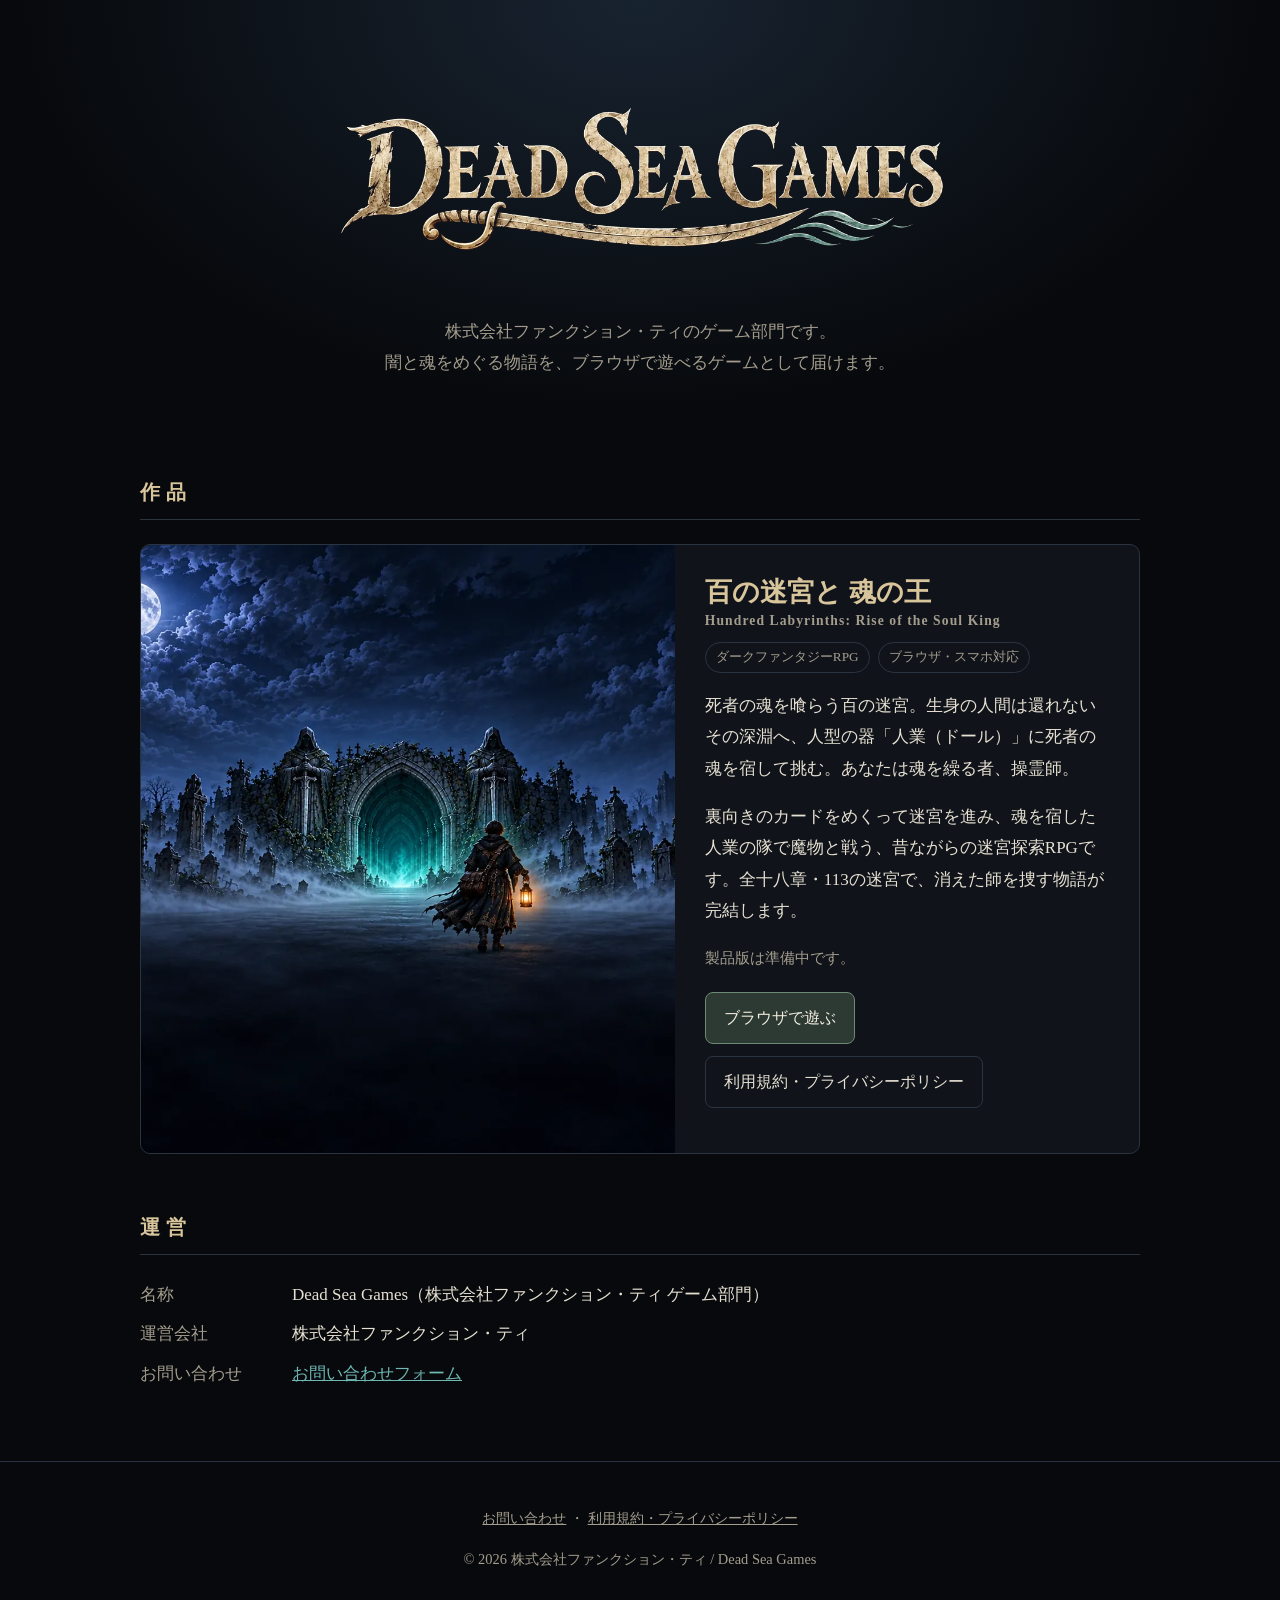
==== index.html @ f2dfbcf5 "お問い合わせフォームを追加 (deadsea-games.com/contact/) 名前 (任意)・メールアドレス・内容を、Supabase の関数 contact (KotaroTao/DOS の" ====
<!doctype html>
<html lang="ja">
<head>
<meta charset="utf-8">
<meta name="viewport" content="width=device-width, initial-scale=1">
<title>Dead Sea Games — 株式会社ファンクション・ティ ゲーム部門</title>
<meta name="description" content="Dead Sea Games は株式会社ファンクション・ティのゲーム部門です。ダークファンタジーRPG「百の迷宮と 魂の王」を制作しています。">
<meta property="og:type" content="website">
<meta property="og:title" content="Dead Sea Games">
<meta property="og:description" content="株式会社ファンクション・ティのゲーム部門。ダークファンタジーRPG「百の迷宮と 魂の王」を制作しています。">
<meta property="og:url" content="https://deadsea-games.com/">
<meta property="og:image" content="https://deadsea-games.com/assets/og.jpg">
<meta name="twitter:card" content="summary_large_image">
<link rel="canonical" href="https://deadsea-games.com/">
<link rel="icon" href="assets/favicon.svg" type="image/svg+xml">
<link rel="stylesheet" href="style.css">
</head>
<body>
<header class="site-header">
  <h1 class="logo"><img src="assets/dead-sea-games.webp" width="1200" height="400" alt="Dead Sea Games"></h1>
  <p class="lead"><span>株式会社ファンクション・ティの</span><span>ゲーム部門です。</span> <span>闇と魂をめぐる物語を、</span><span>ブラウザで遊べるゲームとして</span><span>届けます。</span></p>
</header>

<main>
  <section class="works" aria-labelledby="works-title">
    <h2 id="works-title">作品</h2>
    <article class="work">
      <a class="work-art" href="https://soulking.deadsea-games.com/">
        <img src="assets/soulking-keyart.webp" width="1600" height="1067" alt="霧の墓所の先に開いた迷宮の門へ、灯りを手に歩む旅人" loading="lazy">
      </a>
      <div class="work-body">
        <h3>百の迷宮と 魂の王<span class="en">Hundred Labyrinths: Rise of the Soul King</span></h3>
        <p class="tags"><span>ダークファンタジーRPG</span><span>ブラウザ・スマホ対応</span></p>
        <p>死者の魂を喰らう百の迷宮。生身の人間は還れないその深淵へ、人型の器「人業（ドール）」に死者の魂を宿して挑む。あなたは魂を繰る者、操霊師。</p>
        <p>裏向きのカードをめくって迷宮を進み、魂を宿した人業の隊で魔物と戦う、昔ながらの迷宮探索RPGです。全十八章・113の迷宮で、消えた師を捜す物語が完結します。</p>
        <p class="note">製品版は準備中です。</p>
        <p class="actions">
          <a class="button primary" href="https://soulking.deadsea-games.com/">ブラウザで遊ぶ</a>
          <a class="button" href="https://soulking.deadsea-games.com/legal.html">利用規約・プライバシーポリシー</a>
        </p>
      </div>
    </article>
  </section>

  <section class="about" aria-labelledby="about-title">
    <h2 id="about-title">運営</h2>
    <dl>
      <dt>名称</dt><dd>Dead Sea Games（株式会社ファンクション・ティ ゲーム部門）</dd>
      <dt>運営会社</dt><dd>株式会社ファンクション・ティ</dd>
      <dt>お問い合わせ</dt><dd><a href="contact/">お問い合わせフォーム</a></dd>
    </dl>
  </section>
</main>

<footer class="site-footer">
  <p><a href="contact/">お問い合わせ</a> ・ <a href="https://soulking.deadsea-games.com/legal.html">利用規約・プライバシーポリシー</a></p>
  <p>© 2026 株式会社ファンクション・ティ / Dead Sea Games</p>
</footer>
</body>
</html>
---- style.css ----
:root {
  color-scheme: dark;
  --bg: #07090c;
  --panel: #10141a;
  --line: #2a3340;
  --text: #e6e0d2;
  --muted: #a49d8e;
  --gold: #d8c59b;
  --sea: #6fb7b3;
  font: 17px/1.85 "Hiragino Mincho ProN", "Yu Mincho", "Noto Serif JP", serif;
  background: var(--bg);
  color: var(--text);
}
* { box-sizing: border-box; }
body { margin: 0; }
img { display: block; max-width: 100%; height: auto; }
a { color: var(--sea); }

.site-header {
  padding: 56px 20px 40px;
  text-align: center;
  background: radial-gradient(ellipse at 50% 0%, #182330 0%, var(--bg) 70%);
}
.logo { margin: 0 auto; max-width: 720px; }
.logo img { mix-blend-mode: lighten; } /* ロゴの黒地を背景になじませる */
.lead { margin: 20px auto 0; max-width: 34em; color: var(--muted); }
.lead span { display: inline-block; }

main { max-width: 1040px; margin: 0 auto; padding: 0 20px; }
h2 {
  font-size: 1.15rem; letter-spacing: .3em; color: var(--gold);
  border-bottom: 1px solid var(--line); padding-bottom: 8px; margin: 56px 0 24px;
}

.work {
  display: grid; grid-template-columns: 1.15fr 1fr; gap: 0;
  background: var(--panel); border: 1px solid var(--line); border-radius: 10px; overflow: hidden;
}
.work-art img { width: 100%; height: 100%; object-fit: cover; }
.work-body { padding: 28px 30px; }
.work h3 { margin: 0 0 12px; font-size: 1.6rem; line-height: 1.4; color: var(--gold); }
.work h3 .en { display: block; font-size: .8rem; letter-spacing: .08em; color: var(--muted); }
.tags { display: flex; flex-wrap: wrap; gap: 8px; margin: 0 0 12px; }
.tags span { font-size: .78rem; padding: 2px 10px; border: 1px solid var(--line); border-radius: 99px; color: var(--muted); }
.note { color: var(--muted); font-size: .9rem; }
.actions { display: flex; flex-wrap: wrap; gap: 12px; margin-top: 20px; }
.button {
  display: inline-block; padding: 10px 18px; border: 1px solid var(--line); border-radius: 8px;
  color: var(--text); text-decoration: none; font-size: .95rem;
}
.button:hover { border-color: var(--gold); }
.button.primary { background: #2d3a33; border-color: #6d8a74; color: #f4efe2; }
.button.primary:hover { background: #38483f; }

.about dl { display: grid; grid-template-columns: 8em 1fr; gap: 8px 16px; margin: 0; }
.about dt { color: var(--muted); }
.about dd { margin: 0; }

.site-footer { margin-top: 72px; padding: 28px 20px; text-align: center; color: var(--muted); font-size: .85rem; border-top: 1px solid var(--line); }

@media (max-width: 760px) {
  :root { font-size: 16px; }
  .site-header { padding: 36px 16px 28px; }
  .work { grid-template-columns: 1fr; }
  .work-body { padding: 22px 20px; }
  .about dl { grid-template-columns: 6em 1fr; }
}

/* 下層ページの見出し (ロゴを小さく) */
.site-header.compact { padding: 28px 20px 8px; }
.logo-link { display: block; max-width: 360px; margin: 0 auto; }
.logo-link img { mix-blend-mode: lighten; }
.lead-left { color: var(--muted); }

/* 問い合わせフォーム */
.contact-form { display: grid; gap: 18px; max-width: 640px; }
.contact-form label { display: grid; gap: 6px; font-size: .95rem; }
.contact-form input, .contact-form textarea {
  width: 100%; padding: 12px; border: 1px solid var(--line); border-radius: 8px;
  background: var(--panel); color: var(--text); font: inherit; font-size: 16px;
}
.contact-form input:focus, .contact-form textarea:focus { outline: 2px solid var(--gold); outline-offset: 1px; }
.contact-form textarea { resize: vertical; min-height: 10em; }
.contact-form .button { justify-self: start; min-width: 10em; cursor: pointer; font: inherit; }
.contact-form .button:disabled { opacity: .6; cursor: wait; }
.contact-form .hp { position: absolute; left: -10000px; width: 1px; height: 1px; overflow: hidden; }
.status { min-height: 1.8em; margin: 0; }
.status.ok { color: #9fd3a8; }
.status.error { color: #f0a090; }
.site-footer a { color: var(--muted); }
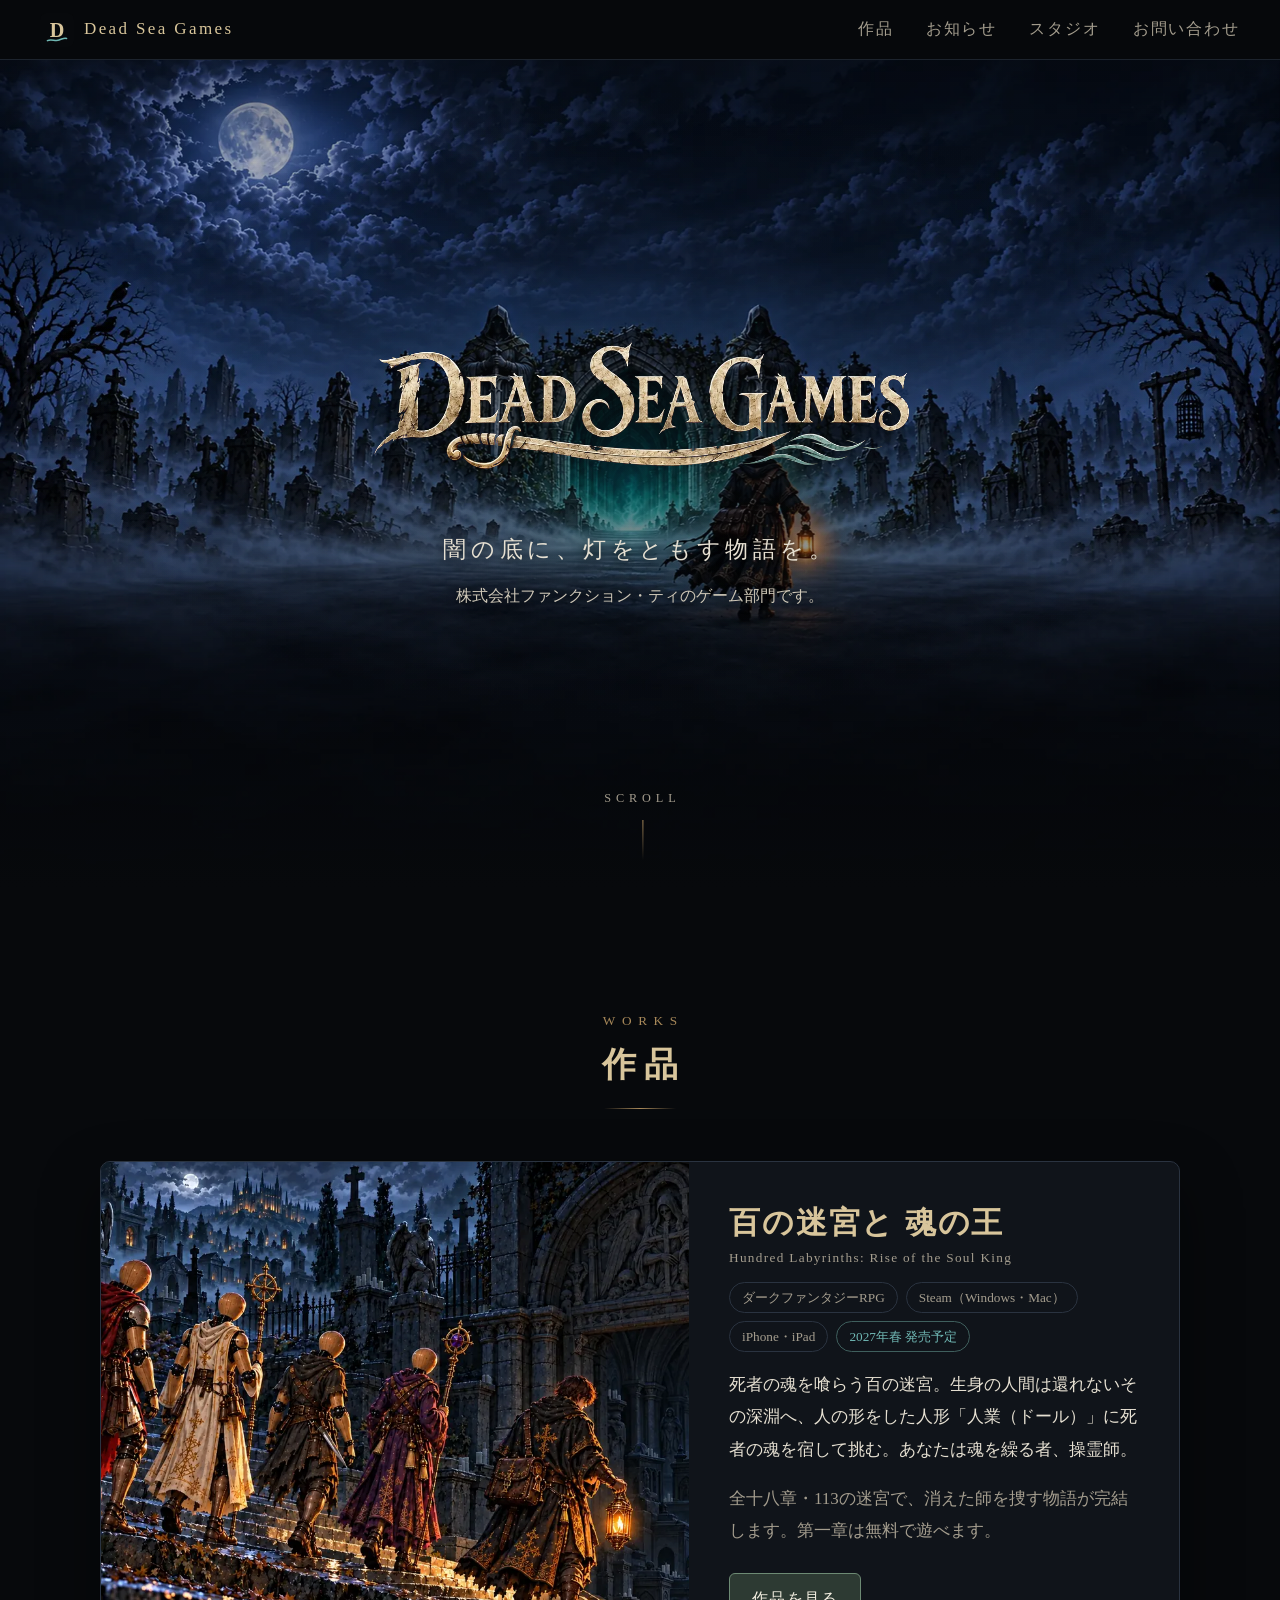
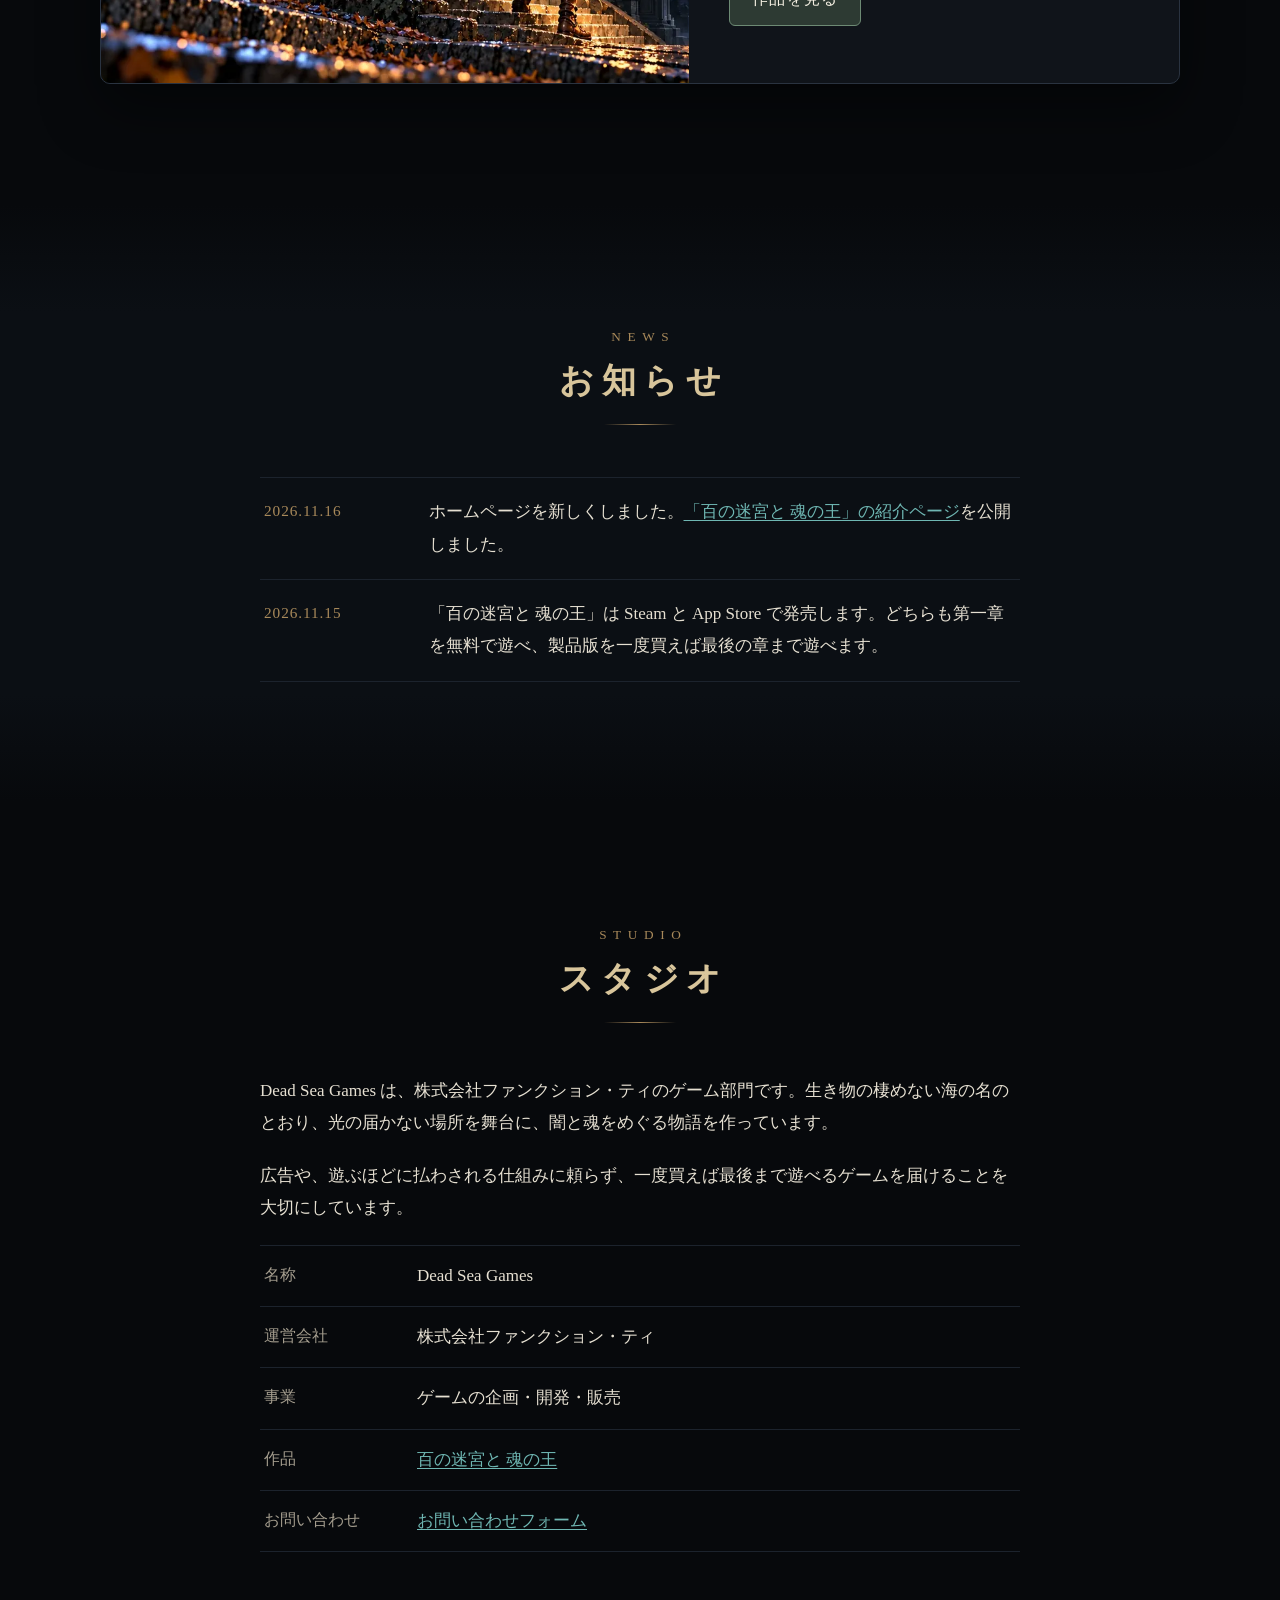
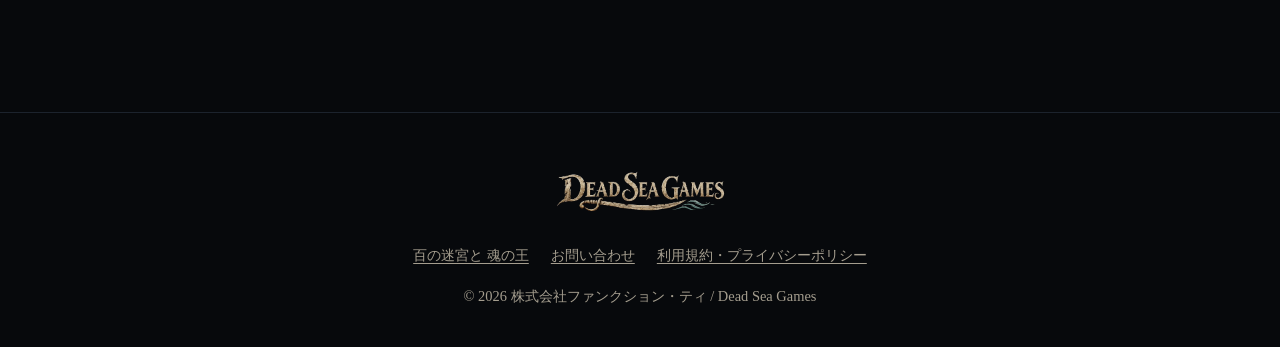
==== commit 9444d2d6: "ホームページを作り直す: 作品紹介ページ・お知らせ・スタジオ紹介 - トップを一枚絵の扉・作品・お知らせ・スタジオの構成に作り直す - 「百の迷宮と 魂の王」の紹介ページ (/soulking/) を" ====
--- a/index.html
+++ b/index.html
@@ -5,55 +5,111 @@
 <meta name="viewport" content="width=device-width, initial-scale=1">
 <title>Dead Sea Games — 株式会社ファンクション・ティ ゲーム部門</title>
 <meta name="description" content="Dead Sea Games は株式会社ファンクション・ティのゲーム部門です。ダークファンタジーRPG「百の迷宮と 魂の王」を制作しています。">
+<meta name="theme-color" content="#07090c">
 <meta property="og:type" content="website">
+<meta property="og:site_name" content="Dead Sea Games">
 <meta property="og:title" content="Dead Sea Games">
 <meta property="og:description" content="株式会社ファンクション・ティのゲーム部門。ダークファンタジーRPG「百の迷宮と 魂の王」を制作しています。">
 <meta property="og:url" content="https://deadsea-games.com/">
 <meta property="og:image" content="https://deadsea-games.com/assets/og.jpg">
 <meta name="twitter:card" content="summary_large_image">
 <link rel="canonical" href="https://deadsea-games.com/">
-<link rel="icon" href="assets/favicon.svg" type="image/svg+xml">
-<link rel="stylesheet" href="style.css">
+<link rel="icon" href="/assets/favicon.svg" type="image/svg+xml">
+<link rel="preload" as="image" href="/assets/soulking/hero-wide.webp" media="(min-aspect-ratio: 1/1)">
+<link rel="preload" as="image" href="/assets/soulking/hero-tall.webp" media="(max-aspect-ratio: 1/1)">
+<link rel="stylesheet" href="/style.css">
+<script>document.documentElement.classList.add("js")</script>
+<script src="/site.js" defer></script>
+<script type="application/ld+json">
+{"@context":"https://schema.org","@type":"Organization","name":"Dead Sea Games","url":"https://deadsea-games.com/","logo":"https://deadsea-games.com/assets/dead-sea-games.webp","parentOrganization":{"@type":"Organization","name":"株式会社ファンクション・ティ"}}
+</script>
 </head>
 <body>
-<header class="site-header">
-  <h1 class="logo"><img src="assets/dead-sea-games.webp" width="1200" height="400" alt="Dead Sea Games"></h1>
-  <p class="lead"><span>株式会社ファンクション・ティの</span><span>ゲーム部門です。</span> <span>闇と魂をめぐる物語を、</span><span>ブラウザで遊べるゲームとして</span><span>届けます。</span></p>
+<a class="skip" href="#main">本文へ</a>
+<nav class="site-nav" aria-label="サイト">
+  <a class="brand" href="/"><img src="/assets/favicon.svg" width="34" height="34" alt=""><span>Dead Sea Games</span></a>
+  <ul>
+    <li><a href="/soulking/">作品</a></li>
+    <li><a href="#news">お知らせ</a></li>
+    <li><a href="#studio">スタジオ</a></li>
+    <li><a href="/contact/">お問い合わせ</a></li>
+  </ul>
+</nav>
+
+<header class="hero">
+  <picture class="hero-art">
+    <source srcset="/assets/soulking/hero-tall.webp" media="(max-aspect-ratio: 1/1)" width="900" height="1350">
+    <img src="/assets/soulking/hero-wide.webp" width="1920" height="1280" alt="" fetchpriority="high">
+  </picture>
+  <div class="hero-inner">
+    <h1 class="logo"><img src="/assets/dead-sea-games.webp" width="1200" height="400" alt="Dead Sea Games"></h1>
+    <p class="tagline"><span class="nb">闇の底に、</span><span class="nb">灯をともす物語を。</span></p>
+    <p class="sub"><span class="nb">株式会社ファンクション・ティの</span><span class="nb">ゲーム部門です。</span></p>
+  </div>
+  <a class="scroll-cue" href="#works">SCROLL</a>
 </header>
 
-<main>
-  <section class="works" aria-labelledby="works-title">
-    <h2 id="works-title">作品</h2>
-    <article class="work">
-      <a class="work-art" href="https://soulking.deadsea-games.com/">
-        <img src="assets/soulking-keyart.webp" width="1600" height="1067" alt="霧の墓所の先に開いた迷宮の門へ、灯りを手に歩む旅人" loading="lazy">
-      </a>
-      <div class="work-body">
-        <h3>百の迷宮と 魂の王<span class="en">Hundred Labyrinths: Rise of the Soul King</span></h3>
-        <p class="tags"><span>ダークファンタジーRPG</span><span>ブラウザ・スマホ対応</span></p>
-        <p>死者の魂を喰らう百の迷宮。生身の人間は還れないその深淵へ、人型の器「人業（ドール）」に死者の魂を宿して挑む。あなたは魂を繰る者、操霊師。</p>
-        <p>裏向きのカードをめくって迷宮を進み、魂を宿した人業の隊で魔物と戦う、昔ながらの迷宮探索RPGです。全十八章・113の迷宮で、消えた師を捜す物語が完結します。</p>
-        <p class="note">製品版は準備中です。</p>
-        <p class="actions">
-          <a class="button primary" href="https://soulking.deadsea-games.com/">ブラウザで遊ぶ</a>
-          <a class="button" href="https://soulking.deadsea-games.com/legal.html">利用規約・プライバシーポリシー</a>
-        </p>
-      </div>
-    </article>
+<main id="main">
+  <section class="section" id="works" aria-labelledby="works-title">
+    <div class="wrap">
+      <div class="heading reveal"><span class="en">Works</span><h2 id="works-title">作品</h2></div>
+      <article class="work reveal">
+        <a class="work-art" href="/soulking/" tabindex="-1" aria-hidden="true">
+          <img src="/assets/soulking/four-vessels-departure.webp" width="1200" height="800" alt="" loading="lazy">
+        </a>
+        <div class="work-body">
+          <h3>百の迷宮と 魂の王<span class="en">Hundred Labyrinths: Rise of the Soul King</span></h3>
+          <ul class="tags">
+            <li>ダークファンタジーRPG</li>
+            <li>Steam（Windows・Mac）</li>
+            <li>iPhone・iPad</li>
+            <li class="accent">2027年春 発売予定</li>
+          </ul>
+          <p>死者の魂を喰らう百の迷宮。生身の人間は還れないその深淵へ、人の形をした人形「人業（ドール）」に死者の魂を宿して挑む。あなたは魂を繰る者、操霊師。</p>
+          <p class="muted">全十八章・113の迷宮で、消えた師を捜す物語が完結します。第一章は無料で遊べます。</p>
+          <p class="actions">
+            <a class="button primary" href="/soulking/">作品を見る</a>
+          </p>
+        </div>
+      </article>
+    </div>
   </section>
 
-  <section class="about" aria-labelledby="about-title">
-    <h2 id="about-title">運営</h2>
-    <dl>
-      <dt>名称</dt><dd>Dead Sea Games（株式会社ファンクション・ティ ゲーム部門）</dd>
-      <dt>運営会社</dt><dd>株式会社ファンクション・ティ</dd>
-      <dt>お問い合わせ</dt><dd><a href="contact/">お問い合わせフォーム</a></dd>
-    </dl>
+  <section class="section tint" id="news" aria-labelledby="news-title">
+    <div class="wrap narrow">
+      <div class="heading reveal"><span class="en">News</span><h2 id="news-title">お知らせ</h2></div>
+      <ul class="news reveal">
+        <li><time datetime="2026-11-16">2026.11.16</time><p>ホームページを新しくしました。<a href="/soulking/">「百の迷宮と 魂の王」の紹介ページ</a>を公開しました。</p></li>
+        <li><time datetime="2026-11-15">2026.11.15</time><p>「百の迷宮と 魂の王」は Steam と App Store で発売します。どちらも第一章を無料で遊べ、製品版を一度買えば最後の章まで遊べます。</p></li>
+      </ul>
+    </div>
+  </section>
+
+  <section class="section" id="studio" aria-labelledby="studio-title">
+    <div class="wrap narrow">
+      <div class="heading reveal"><span class="en">Studio</span><h2 id="studio-title">スタジオ</h2></div>
+      <div class="prose reveal">
+        <p>Dead Sea Games は、株式会社ファンクション・ティのゲーム部門です。生き物の棲めない海の名のとおり、光の届かない場所を舞台に、闇と魂をめぐる物語を作っています。</p>
+        <p>広告や、遊ぶほどに払わされる仕組みに頼らず、一度買えば最後まで遊べるゲームを届けることを大切にしています。</p>
+      </div>
+      <dl class="facts reveal">
+        <dt>名称</dt><dd>Dead Sea Games</dd>
+        <dt>運営会社</dt><dd>株式会社ファンクション・ティ</dd>
+        <dt>事業</dt><dd>ゲームの企画・開発・販売</dd>
+        <dt>作品</dt><dd><a href="/soulking/">百の迷宮と 魂の王</a></dd>
+        <dt>お問い合わせ</dt><dd><a href="/contact/">お問い合わせフォーム</a></dd>
+      </dl>
+    </div>
   </section>
 </main>
 
 <footer class="site-footer">
-  <p><a href="contact/">お問い合わせ</a> ・ <a href="https://soulking.deadsea-games.com/legal.html">利用規約・プライバシーポリシー</a></p>
+  <img class="footer-logo" src="/assets/dead-sea-games.webp" width="1200" height="400" alt="" loading="lazy">
+  <ul>
+    <li><a href="/soulking/">百の迷宮と 魂の王</a></li>
+    <li><a href="/contact/">お問い合わせ</a></li>
+    <li><a href="https://soulking.deadsea-games.com/legal.html">利用規約・プライバシーポリシー</a></li>
+  </ul>
   <p>© 2026 株式会社ファンクション・ティ / Dead Sea Games</p>
 </footer>
 </body>
--- a/style.css
+++ b/style.css
@@ -1,90 +1,285 @@
+/* Dead Sea Games — 全ページ共通の見た目。素の CSS だけで、ビルドは無い。 */
 :root {
   color-scheme: dark;
   --bg: #07090c;
+  --bg-2: #0b0f14;
   --panel: #10141a;
   --line: #2a3340;
+  --line-soft: #1c232d;
   --text: #e6e0d2;
   --muted: #a49d8e;
   --gold: #d8c59b;
+  --gold-deep: #a8895a;
   --sea: #6fb7b3;
-  font: 17px/1.85 "Hiragino Mincho ProN", "Yu Mincho", "Noto Serif JP", serif;
+  --serif: "Hiragino Mincho ProN", "Yu Mincho", "YuMincho", "Noto Serif JP", "Noto Serif CJK JP", serif;
+  --header-h: 60px;
+  font: 17px/1.9 var(--serif);
   background: var(--bg);
   color: var(--text);
 }
 * { box-sizing: border-box; }
-body { margin: 0; }
+html { scroll-behavior: smooth; scroll-padding-top: calc(var(--header-h) + 12px); }
+body { margin: 0; overflow-x: hidden; }
 img { display: block; max-width: 100%; height: auto; }
-a { color: var(--sea); }
-
-.site-header {
-  padding: 56px 20px 40px;
-  text-align: center;
-  background: radial-gradient(ellipse at 50% 0%, #182330 0%, var(--bg) 70%);
-}
-.logo { margin: 0 auto; max-width: 720px; }
-.logo img { mix-blend-mode: lighten; } /* ロゴの黒地を背景になじませる */
-.lead { margin: 20px auto 0; max-width: 34em; color: var(--muted); }
-.lead span { display: inline-block; }
-
-main { max-width: 1040px; margin: 0 auto; padding: 0 20px; }
-h2 {
-  font-size: 1.15rem; letter-spacing: .3em; color: var(--gold);
-  border-bottom: 1px solid var(--line); padding-bottom: 8px; margin: 56px 0 24px;
-}
-
-.work {
-  display: grid; grid-template-columns: 1.15fr 1fr; gap: 0;
-  background: var(--panel); border: 1px solid var(--line); border-radius: 10px; overflow: hidden;
-}
-.work-art img { width: 100%; height: 100%; object-fit: cover; }
-.work-body { padding: 28px 30px; }
-.work h3 { margin: 0 0 12px; font-size: 1.6rem; line-height: 1.4; color: var(--gold); }
-.work h3 .en { display: block; font-size: .8rem; letter-spacing: .08em; color: var(--muted); }
-.tags { display: flex; flex-wrap: wrap; gap: 8px; margin: 0 0 12px; }
-.tags span { font-size: .78rem; padding: 2px 10px; border: 1px solid var(--line); border-radius: 99px; color: var(--muted); }
-.note { color: var(--muted); font-size: .9rem; }
-.actions { display: flex; flex-wrap: wrap; gap: 12px; margin-top: 20px; }
+a { color: var(--sea); text-underline-offset: 3px; }
+a:hover { color: #9ad6d2; }
+:focus-visible { outline: 2px solid var(--gold); outline-offset: 3px; }
+.skip { position: absolute; left: -10000px; }
+.skip:focus { left: 12px; top: 12px; z-index: 100; padding: 8px 14px; background: var(--panel); border: 1px solid var(--gold); color: var(--text); }
+/* 日本語の改行位置: 意味のまとまりを span で包み、途中で折らない */
+.nb { display: inline-block; }
+
+/* ---------- 上の帯 (全ページ) ---------- */
+.site-nav {
+  position: sticky; top: 0; z-index: 50; height: var(--header-h);
+  display: flex; align-items: center; justify-content: space-between; gap: 16px;
+  padding: 0 clamp(16px, 4vw, 40px);
+  background: rgba(7, 9, 12, .82); backdrop-filter: blur(10px); -webkit-backdrop-filter: blur(10px);
+  border-bottom: 1px solid var(--line-soft);
+}
+.brand { display: flex; align-items: center; gap: 10px; text-decoration: none; color: var(--gold); flex-shrink: 0; }
+.brand img { width: 34px; height: 34px; }
+.brand span { font-size: 1rem; letter-spacing: .14em; white-space: nowrap; }
+.brand:hover { color: var(--gold); }
+.site-nav ul { display: flex; gap: clamp(14px, 2.6vw, 32px); list-style: none; margin: 0; padding: 0; }
+.site-nav ul a { color: var(--muted); text-decoration: none; font-size: .92rem; letter-spacing: .12em; padding: 6px 0; border-bottom: 1px solid transparent; white-space: nowrap; }
+.site-nav ul a:hover, .site-nav ul a[aria-current="page"] { color: var(--text); border-bottom-color: var(--gold-deep); }
+
+/* ---------- 見出し・段 ---------- */
+.section { padding: clamp(64px, 10vw, 120px) clamp(18px, 5vw, 40px); }
+.section.tint { background: linear-gradient(180deg, var(--bg) 0%, var(--bg-2) 18%, var(--bg-2) 82%, var(--bg) 100%); }
+.wrap { max-width: 1080px; margin: 0 auto; }
+.wrap.narrow { max-width: 760px; }
+.heading { margin: 0 0 clamp(32px, 5vw, 52px); text-align: center; }
+.heading .en { display: block; font-size: .78rem; letter-spacing: .5em; color: var(--gold-deep); text-transform: uppercase; margin-bottom: 6px; padding-left: .5em; }
+.heading h2, .heading h1 { margin: 0; font-size: clamp(1.45rem, 3.4vw, 2rem); font-weight: 600; letter-spacing: .22em; color: var(--gold); line-height: 1.5; padding-left: .22em; }
+.heading::after { content: ""; display: block; width: 72px; height: 1px; margin: 18px auto 0; background: linear-gradient(90deg, transparent, var(--gold-deep), transparent); }
+.prose p { margin: 0 0 1.2em; }
+.muted { color: var(--muted); }
+
+/* ---------- 一枚絵の扉 ---------- */
+.hero {
+  position: relative; isolation: isolate; overflow: hidden;
+  min-height: min(92vh, 880px); min-height: min(92svh, 880px);
+  display: grid; place-items: center; text-align: center;
+  padding: 80px 20px 120px;
+}
+.hero-art { position: absolute; inset: 0; z-index: -2; }
+.hero-art img { width: 100%; height: 100%; object-fit: cover; object-position: 50% 40%; }
+.hero::before { /* 文字を読ませるための暗がり */
+  content: ""; position: absolute; inset: 0; z-index: -1;
+  background:
+    radial-gradient(ellipse 70% 55% at 50% 42%, rgba(7, 9, 12, .55) 0%, rgba(7, 9, 12, 0) 70%),
+    linear-gradient(180deg, rgba(7, 9, 12, .5) 0%, rgba(7, 9, 12, 0) 30%, rgba(7, 9, 12, .25) 62%, var(--bg) 100%);
+}
+.hero-inner { max-width: 820px; }
+.hero .logo { margin: 0 auto; width: min(640px, 86vw); }
+.hero .logo img { mix-blend-mode: lighten; filter: drop-shadow(0 4px 24px rgba(0, 0, 0, .6)); }
+.hero .tagline { margin: 18px 0 0; font-size: clamp(1.05rem, 2.6vw, 1.35rem); letter-spacing: .2em; color: var(--text); text-shadow: 0 2px 12px #000; }
+.hero .sub { margin: 10px auto 0; max-width: 32em; color: #cfc8b8; font-size: .95rem; text-shadow: 0 2px 10px #000; }
+.scroll-cue { position: absolute; left: 50%; bottom: 28px; transform: translateX(-50%); color: var(--muted); font-size: .72rem; letter-spacing: .4em; text-decoration: none; padding-left: .4em; }
+.scroll-cue::after { content: ""; display: block; width: 1px; height: 40px; margin: 10px auto 0; background: linear-gradient(var(--gold-deep), transparent); animation: drip 2.4s ease-in-out infinite; }
+@keyframes drip { 0% { transform: scaleY(0); transform-origin: top; } 50% { transform: scaleY(1); transform-origin: top; } 51% { transform-origin: bottom; } 100% { transform: scaleY(0); transform-origin: bottom; } }
+
+/* ---------- ボタン ---------- */
 .button {
-  display: inline-block; padding: 10px 18px; border: 1px solid var(--line); border-radius: 8px;
-  color: var(--text); text-decoration: none; font-size: .95rem;
-}
-.button:hover { border-color: var(--gold); }
+  display: inline-flex; align-items: center; justify-content: center; gap: 8px;
+  min-height: 46px; padding: 10px 22px; border: 1px solid var(--line); border-radius: 6px;
+  color: var(--text); text-decoration: none; font: inherit; font-size: .95rem; letter-spacing: .08em;
+  background: rgba(16, 20, 26, .7); transition: border-color .2s, background .2s;
+}
+.button:hover { border-color: var(--gold); color: var(--text); }
 .button.primary { background: #2d3a33; border-color: #6d8a74; color: #f4efe2; }
 .button.primary:hover { background: #38483f; }
-
-.about dl { display: grid; grid-template-columns: 8em 1fr; gap: 8px 16px; margin: 0; }
-.about dt { color: var(--muted); }
-.about dd { margin: 0; }
-
-.site-footer { margin-top: 72px; padding: 28px 20px; text-align: center; color: var(--muted); font-size: .85rem; border-top: 1px solid var(--line); }
-
+.button[aria-disabled="true"] { opacity: .62; cursor: default; pointer-events: none; }
+.actions { display: flex; flex-wrap: wrap; gap: 12px; margin-top: 26px; }
+.hero .actions { justify-content: center; }
+
+/* ---------- 作品の札 ---------- */
+.work {
+  display: grid; grid-template-columns: 1.2fr 1fr;
+  background: var(--panel); border: 1px solid var(--line); border-radius: 10px; overflow: hidden;
+  box-shadow: 0 24px 60px rgba(0, 0, 0, .45);
+}
+.work-art { position: relative; display: block; overflow: hidden; }
+.work-art img { width: 100%; height: 100%; object-fit: cover; transition: transform .8s ease; }
+.work-art:hover img { transform: scale(1.04); }
+.work-body { padding: clamp(24px, 3.4vw, 40px); }
+.work h3 { margin: 0 0 6px; font-size: clamp(1.4rem, 3vw, 1.8rem); line-height: 1.4; color: var(--gold); letter-spacing: .06em; }
+.work h3 .en { display: block; font-size: .78rem; letter-spacing: .1em; color: var(--muted); font-weight: normal; margin-top: 4px; }
+.tags { display: flex; flex-wrap: wrap; gap: 8px; margin: 14px 0 16px; padding: 0; list-style: none; }
+.tags li { font-size: .78rem; padding: 2px 12px; border: 1px solid var(--line); border-radius: 99px; color: var(--muted); line-height: 1.9; }
+.tags li.accent { border-color: #3f5f5d; color: var(--sea); }
+
+/* ---------- お知らせ ---------- */
+.news { list-style: none; margin: 0; padding: 0; border-top: 1px solid var(--line-soft); }
+.news li { display: grid; grid-template-columns: 8.5em 1fr; gap: 4px 20px; padding: 18px 4px; border-bottom: 1px solid var(--line-soft); }
+.news time { color: var(--gold-deep); font-size: .9rem; letter-spacing: .06em; }
+.news p { margin: 0; }
+
+/* ---------- 名鑑の表 (運営・製品情報) ---------- */
+.facts { display: grid; grid-template-columns: 9em 1fr; margin: 0; border-top: 1px solid var(--line-soft); }
+.facts dt, .facts dd { padding: 14px 4px; border-bottom: 1px solid var(--line-soft); margin: 0; }
+.facts dt { color: var(--muted); font-size: .92rem; }
+
+/* ---------- 作品の頁: 扉 ---------- */
+/* 表題は空に、発売の案内は足元の霧に置き、間の門と旅人を見せる */
+.game-hero { min-height: min(96vh, 960px); min-height: min(96svh, 960px); place-items: stretch center; padding: clamp(48px, 9vh, 96px) 20px clamp(40px, 7vh, 80px); }
+.game-hero .hero-inner { display: flex; flex-direction: column; justify-content: space-between; align-items: center; gap: 32px; }
+.game-hero .hero-art img { object-position: 50% 50%; }
+.game-title { margin: 0; line-height: 1.25; text-shadow: 0 4px 28px #000, 0 0 2px #000; font-weight: 700; }
+.game-title .pre { display: block; font-size: clamp(1rem, 2.6vw, 1.45rem); letter-spacing: .5em; color: #cfc2a2; padding-left: .5em; }
+.game-title .main { display: block; font-size: clamp(3rem, 11vw, 6.4rem); letter-spacing: .14em; padding-left: .14em;
+  background: linear-gradient(180deg, #f3e7c6 0%, #d8c59b 45%, #8f7246 100%); -webkit-background-clip: text; background-clip: text; color: transparent;
+  text-shadow: none; filter: drop-shadow(0 4px 18px rgba(0, 0, 0, .9)); } /* 透明な字に影を重ねると黒く潰れる */
+.game-title .en { display: block; margin-top: 10px; font-size: clamp(.72rem, 1.6vw, .9rem); letter-spacing: .32em; color: #b9b2a2; padding-left: .32em; font-weight: normal; }
+.release { display: inline-flex; flex-wrap: wrap; justify-content: center; gap: 6px 18px; margin: 26px 0 0; padding: 10px 22px;
+  border-top: 1px solid rgba(216, 197, 155, .35); border-bottom: 1px solid rgba(216, 197, 155, .35);
+  background: rgba(7, 9, 12, .45); color: var(--text); letter-spacing: .1em; font-size: .95rem; }
+.release strong { color: var(--gold); font-weight: 600; }
+
+/* ---------- 物語 ---------- */
+.story { display: grid; grid-template-columns: 1fr 1fr; gap: clamp(28px, 5vw, 64px); align-items: center; }
+.story + .story { margin-top: clamp(48px, 8vw, 96px); }
+.story.flip .story-art { order: 2; }
+.story-art { position: relative; margin: 0; border-radius: 8px; overflow: hidden; box-shadow: 0 20px 50px rgba(0, 0, 0, .55); }
+.story-art::after { content: ""; position: absolute; inset: 0; box-shadow: inset 0 0 0 1px rgba(216, 197, 155, .18); border-radius: 8px; pointer-events: none; }
+.story-text h3 { margin: 0 0 16px; font-size: clamp(1.15rem, 2.4vw, 1.4rem); color: var(--gold); letter-spacing: .14em; line-height: 1.6; }
+.story-text p { margin: 0 0 1em; }
+.quote { margin: clamp(48px, 8vw, 88px) auto 0; max-width: 34em; text-align: center; font-size: clamp(1.05rem, 2.4vw, 1.3rem); line-height: 2.1; letter-spacing: .12em; color: #d9d0bb; }
+
+/* ---------- 特徴 ---------- */
+.features { display: grid; grid-template-columns: repeat(3, 1fr); gap: 18px; margin: 0; padding: 0; list-style: none; }
+.feature { position: relative; padding: 28px 24px 26px; background: var(--panel); border: 1px solid var(--line-soft); border-radius: 8px; overflow: hidden; }
+.feature::before { content: ""; position: absolute; left: 0; top: 0; width: 100%; height: 2px; background: linear-gradient(90deg, transparent, var(--gold-deep), transparent); opacity: .6; }
+.feature .num { font-size: .72rem; letter-spacing: .3em; color: var(--gold-deep); }
+.feature h3 { margin: 4px 0 10px; font-size: 1.08rem; color: var(--gold); letter-spacing: .08em; line-height: 1.6; }
+.feature p { margin: 0; font-size: .92rem; color: #cbc4b4; line-height: 1.85; }
+.feature.wide { grid-column: span 3; display: grid; grid-template-columns: 1fr 1.3fr; gap: 28px; align-items: center; padding: 0; }
+.feature.wide .feature-art { height: 100%; }
+.feature.wide .feature-art img { width: 100%; height: 100%; object-fit: cover; min-height: 240px; }
+.feature.wide .feature-body { padding: 28px 28px 28px 0; }
+
+/* ---------- 職業と魔物の並び ---------- */
+.roster { display: grid; grid-template-columns: repeat(5, 1fr); gap: 14px; margin: 0; padding: 0; list-style: none; }
+.roster li { text-align: center; }
+.roster figure { margin: 0; }
+.roster .frame { aspect-ratio: 1 / 1.05; display: grid; place-items: end center; padding: 10px 8px 0; border-radius: 8px;
+  background: radial-gradient(ellipse 70% 60% at 50% 70%, #1e2631 0%, var(--panel) 72%); border: 1px solid var(--line-soft); overflow: hidden; }
+.roster .frame img { max-height: 100%; width: auto; transition: transform .4s ease; }
+.roster li:hover .frame img { transform: translateY(-4px); }
+.roster figcaption { margin-top: 8px; font-size: .9rem; color: var(--text); letter-spacing: .08em; }
+.roster.beasts { grid-template-columns: repeat(3, 1fr); }
+.roster.beasts .frame { aspect-ratio: 4 / 3; place-items: center; padding: 14px;
+  background: radial-gradient(ellipse 65% 60% at 50% 55%, #241a22 0%, var(--panel) 75%); }
+.roster.beasts .frame img { max-height: 100%; max-width: 100%; object-fit: contain; }
+.roster-note { margin: 22px 0 0; text-align: center; color: var(--muted); font-size: .9rem; }
+.sub-heading { margin: clamp(56px, 8vw, 88px) 0 22px; text-align: center; color: var(--gold); font-size: 1.1rem; letter-spacing: .2em; font-weight: 600; }
+
+/* ---------- 一枚絵の並び ---------- */
+.gallery { display: grid; grid-template-columns: repeat(3, 1fr); gap: 12px; margin: 0; padding: 0; list-style: none; }
+.gallery li { border-radius: 6px; overflow: hidden; border: 1px solid var(--line-soft); }
+.gallery img { width: 100%; aspect-ratio: 3 / 2; object-fit: cover; transition: transform .6s ease, filter .6s; filter: saturate(.92); }
+.gallery li:hover img { transform: scale(1.05); filter: none; }
+
+/* ---------- 買い方 ---------- */
+.stores { display: grid; grid-template-columns: 1fr 1fr; gap: 18px; }
+.store { padding: 28px; border: 1px solid var(--line); border-radius: 10px; background: var(--panel); }
+.store h3 { margin: 0; font-size: 1.15rem; color: var(--gold); letter-spacing: .1em; }
+.store .os { margin: 2px 0 14px; color: var(--muted); font-size: .88rem; }
+.store p { margin: 0; font-size: .93rem; }
+.store .actions { margin-top: 20px; }
+.price { margin: 0 0 30px; text-align: center; }
+.price strong { font-size: 1.6rem; color: var(--gold); letter-spacing: .06em; }
+.price small { display: block; color: var(--muted); }
+
+/* ---------- よくある問い ---------- */
+.faq details { border-bottom: 1px solid var(--line-soft); }
+.faq details:first-child { border-top: 1px solid var(--line-soft); }
+.faq summary { cursor: pointer; list-style: none; padding: 18px 36px 18px 4px; position: relative; color: var(--text); }
+.faq summary::-webkit-details-marker { display: none; }
+.faq summary::before { content: "問"; color: var(--gold-deep); margin-right: 12px; }
+.faq summary::after { content: "＋"; position: absolute; right: 6px; top: 18px; color: var(--muted); transition: transform .2s; }
+.faq details[open] summary::after { transform: rotate(45deg); }
+.faq details p { margin: 0 0 20px; padding-left: 2.1em; color: #cbc4b4; font-size: .94rem; }
+
+/* ---------- 下の帯 ---------- */
+.site-footer { margin-top: 40px; padding: 44px 20px 36px; text-align: center; color: var(--muted); font-size: .85rem; border-top: 1px solid var(--line-soft); background: var(--bg); }
+.site-footer .footer-logo { width: 200px; margin: 0 auto 18px; mix-blend-mode: lighten; opacity: .9; }
+.site-footer ul { display: flex; flex-wrap: wrap; justify-content: center; gap: 6px 22px; list-style: none; margin: 0 0 14px; padding: 0; }
+.site-footer a { color: var(--muted); }
+.site-footer a:hover { color: var(--text); }
+.site-footer p { margin: 0; }
+
+/* ---------- 現れ方 (動きを減らす設定では動かさない。JS が無ければ最初から見せる) ---------- */
+@media (prefers-reduced-motion: no-preference) {
+  .js .reveal { opacity: 0; transform: translateY(18px); transition: opacity .9s ease, transform .9s ease; }
+  .js .reveal.shown { opacity: 1; transform: none; }
+  .hero-art img { animation: slowzoom 24s ease-out both; }
+  @keyframes slowzoom { from { transform: scale(1.08); } to { transform: scale(1); } }
+}
+@media (prefers-reduced-motion: reduce) { html { scroll-behavior: auto; } .scroll-cue::after { animation: none; } }
+
+/* ---------- タブレット ---------- */
+@media (max-width: 960px) {
+  .features { grid-template-columns: 1fr 1fr; }
+  .feature.wide { grid-column: span 2; grid-template-columns: 1fr; gap: 0; }
+  .feature.wide .feature-art img { aspect-ratio: 3 / 2; min-height: 0; height: auto; }
+  .feature.wide .feature-body { padding: 24px; }
+  .roster { gap: 10px; }
+}
+
+/* ---------- スマホ ---------- */
 @media (max-width: 760px) {
-  :root { font-size: 16px; }
-  .site-header { padding: 36px 16px 28px; }
+  :root { font-size: 16px; --header-h: 54px; }
+  .brand span { display: none; }
+  .site-nav ul { gap: 18px; }
+  .site-nav ul a { font-size: .86rem; letter-spacing: .06em; }
   .work { grid-template-columns: 1fr; }
-  .work-body { padding: 22px 20px; }
-  .about dl { grid-template-columns: 6em 1fr; }
-}
-
-/* 下層ページの見出し (ロゴを小さく) */
-.site-header.compact { padding: 28px 20px 8px; }
-.logo-link { display: block; max-width: 360px; margin: 0 auto; }
-.logo-link img { mix-blend-mode: lighten; }
+  .work-art img { aspect-ratio: 3 / 2; height: auto; }
+  .news li { grid-template-columns: 1fr; padding: 14px 2px; }
+  .facts { grid-template-columns: 6.5em 1fr; }
+  .story, .story.flip { grid-template-columns: 1fr; gap: 20px; }
+  .story.flip .story-art { order: 0; }
+  .features { grid-template-columns: 1fr; }
+  .feature.wide { grid-column: auto; }
+  .roster { grid-template-columns: repeat(3, 1fr); }
+  .roster li:nth-child(n+10) { display: none; } /* 3列で割り切れる数だけ並べる */
+  .roster.beasts { grid-template-columns: repeat(2, 1fr); }
+  .gallery { grid-template-columns: 1fr 1fr; gap: 8px; }
+  .stores { grid-template-columns: 1fr; }
+  .hero { padding-bottom: 100px; }
+  .release { font-size: .88rem; padding: 10px 14px; }
+  .game-title .en { letter-spacing: .16em; padding-left: .16em; }
+}
+@media (max-width: 400px) {
+  .site-nav ul { gap: 13px; }
+  .site-nav ul a { font-size: .8rem; letter-spacing: .02em; }
+}
+
+/* ---------- 下層ページ (問い合わせなど) ---------- */
 .lead-left { color: var(--muted); }
 
 /* 問い合わせフォーム */
-.contact-form { display: grid; gap: 18px; max-width: 640px; }
+.contact-form { display: grid; gap: 18px; margin-top: 28px; }
 .contact-form label { display: grid; gap: 6px; font-size: .95rem; }
-.contact-form input, .contact-form textarea {
+.contact-form input, .contact-form textarea, .contact-form select {
   width: 100%; padding: 12px; border: 1px solid var(--line); border-radius: 8px;
   background: var(--panel); color: var(--text); font: inherit; font-size: 16px;
 }
-.contact-form input:focus, .contact-form textarea:focus { outline: 2px solid var(--gold); outline-offset: 1px; }
+.contact-form input:focus, .contact-form textarea:focus, .contact-form select:focus { outline: 2px solid var(--gold); outline-offset: 1px; }
 .contact-form textarea { resize: vertical; min-height: 10em; }
-.contact-form .button { justify-self: start; min-width: 10em; cursor: pointer; font: inherit; }
+.contact-form .button { justify-self: start; min-width: 10em; cursor: pointer; }
 .contact-form .button:disabled { opacity: .6; cursor: wait; }
 .contact-form .hp { position: absolute; left: -10000px; width: 1px; height: 1px; overflow: hidden; }
 .status { min-height: 1.8em; margin: 0; }
 .status.ok { color: #9fd3a8; }
 .status.error { color: #f0a090; }
-.site-footer a { color: var(--muted); }
+.account-fields { display: grid; gap: 18px; padding: 16px; border: 1px dashed var(--line); border-radius: 8px; }
+.account-fields[hidden], .contact-form [hidden] { display: none; }
+.from-game { margin: 0; padding: 12px 16px; border-left: 3px solid var(--sea); background: var(--panel); border-radius: 4px; }
+.contact-form .note { margin: 0; font-size: .88rem; color: var(--muted); }
+
+/* 見つからないページ */
+.lost { min-height: 70vh; display: grid; place-items: center; text-align: center; padding: 60px 20px; }
+.lost h1 { margin: 0 0 12px; font-size: clamp(1.4rem, 4vw, 2rem); color: var(--gold); letter-spacing: .2em; }
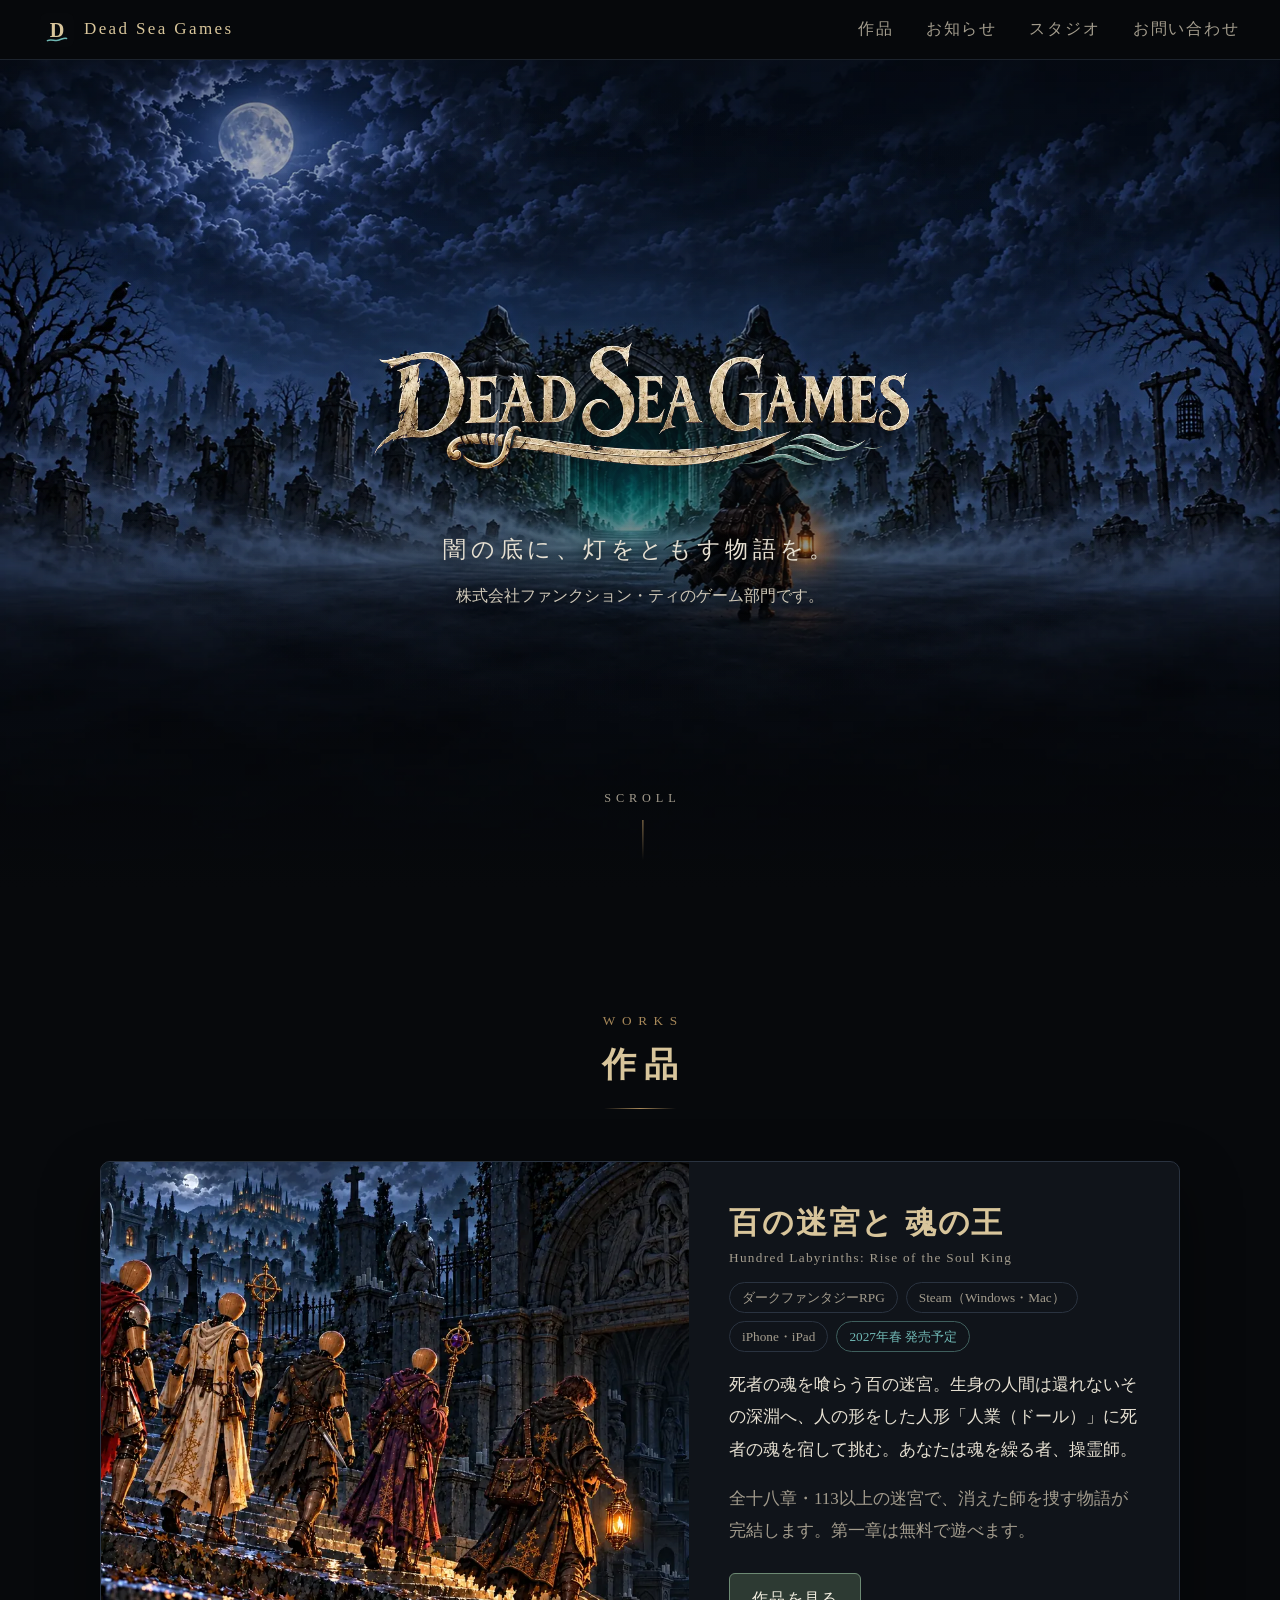
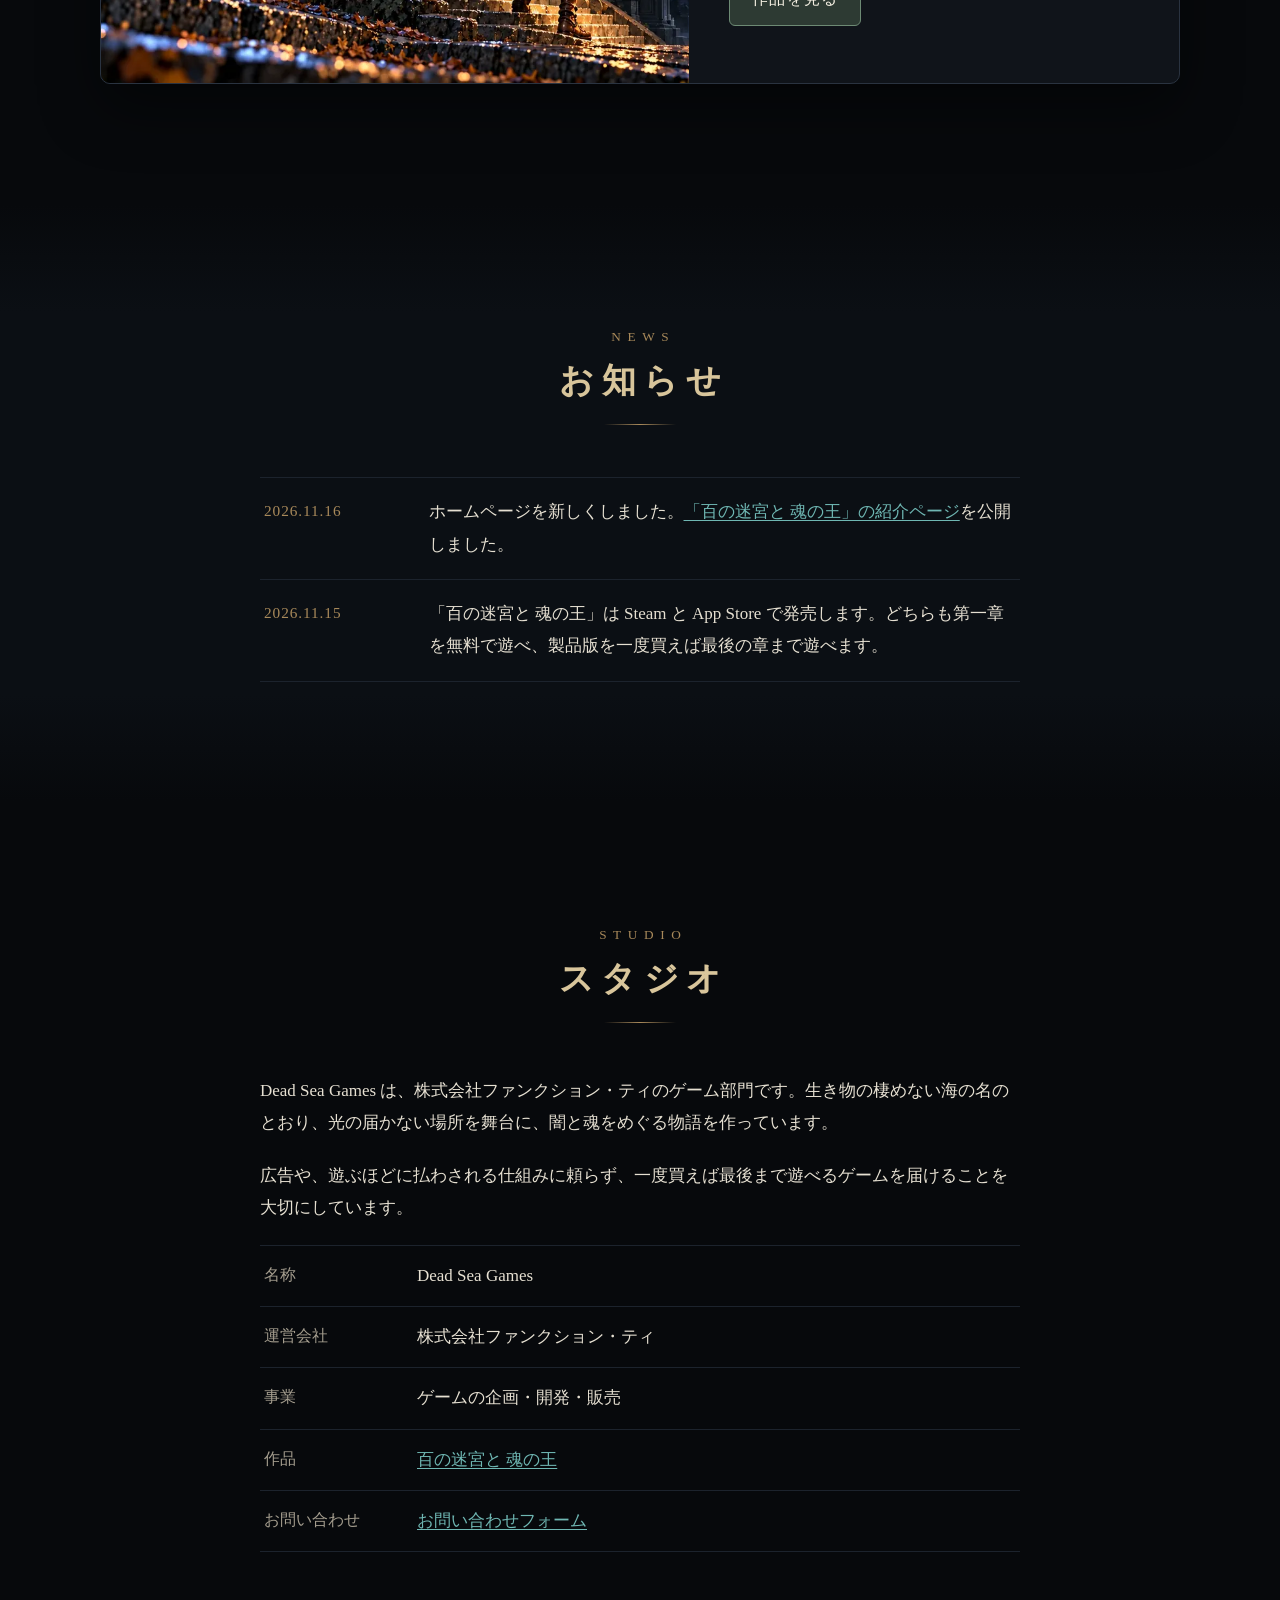
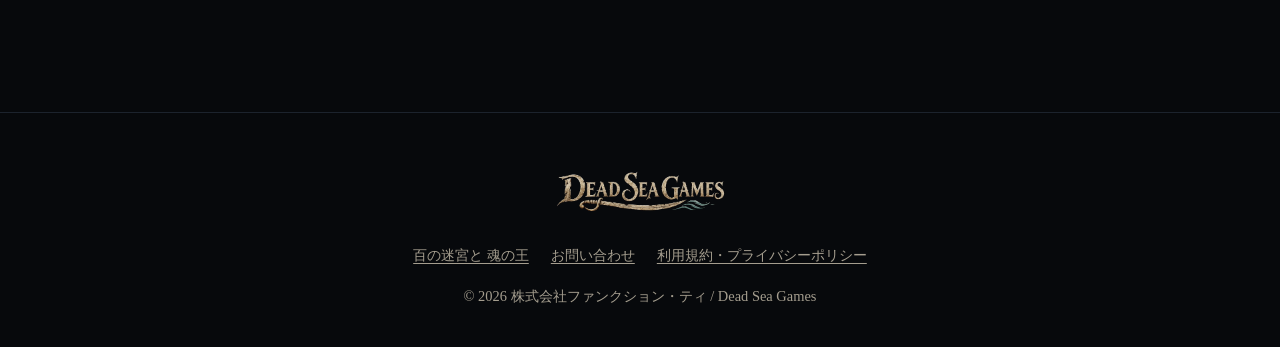
==== commit badcb4dd: "「以上」に合わせて、ほかの文の数も直す - トップの作品の札・作品ページの説明 (meta)・物語の結び・製品情報: 「113の迷宮」→「113以上の迷宮」 - 職業の並びの注記: 「職業は全部で36" ====
--- a/index.html
+++ b/index.html
@@ -66,7 +66,7 @@
             <li class="accent">2027年春 発売予定</li>
           </ul>
           <p>死者の魂を喰らう百の迷宮。生身の人間は還れないその深淵へ、人の形をした人形「人業（ドール）」に死者の魂を宿して挑む。あなたは魂を繰る者、操霊師。</p>
-          <p class="muted">全十八章・113の迷宮で、消えた師を捜す物語が完結します。第一章は無料で遊べます。</p>
+          <p class="muted">全十八章・113以上の迷宮で、消えた師を捜す物語が完結します。第一章は無料で遊べます。</p>
           <p class="actions">
             <a class="button primary" href="/soulking/">作品を見る</a>
           </p>
--- a/style.css
+++ b/style.css
@@ -155,10 +155,36 @@
 .feature .num { font-size: .72rem; letter-spacing: .3em; color: var(--gold-deep); }
 .feature h3 { margin: 4px 0 10px; font-size: 1.08rem; color: var(--gold); letter-spacing: .08em; line-height: 1.6; }
 .feature p { margin: 0; font-size: .92rem; color: #cbc4b4; line-height: 1.85; }
-.feature.wide { grid-column: span 3; display: grid; grid-template-columns: 1fr 1.3fr; gap: 28px; align-items: center; padding: 0; }
+.feature.wide { grid-column: span 3; display: grid; grid-template-columns: 1.3fr 1fr; gap: 28px; align-items: center; padding: 0; }
 .feature.wide .feature-art { height: 100%; }
-.feature.wide .feature-art img { width: 100%; height: 100%; object-fit: cover; min-height: 240px; }
+.feature.wide .feature-art img { width: 100%; height: 100%; object-fit: cover; object-position: 0 50%; min-height: 240px; }
 .feature.wide .feature-body { padding: 28px 28px 28px 0; }
+
+/* ---------- 数で見る ---------- */
+.stats { display: grid; grid-template-columns: repeat(5, 1fr); margin: 0 0 clamp(32px, 5vw, 52px); padding: 0; list-style: none;
+  border-top: 1px solid var(--line-soft); border-bottom: 1px solid var(--line-soft); }
+.stats li { display: grid; justify-items: center; align-content: center; gap: 2px; padding: 22px 8px; text-align: center; }
+.stats li + li { border-left: 1px solid var(--line-soft); }
+.stats strong { font-size: clamp(1.6rem, 3.6vw, 2.3rem); line-height: 1.2; color: var(--gold); font-weight: 600; letter-spacing: .02em; white-space: nowrap; }
+.stats strong small { font-size: .45em; margin-left: 3px; color: var(--gold-deep); letter-spacing: .1em; }
+.stats span { font-size: .86rem; color: var(--muted); letter-spacing: .12em; }
+
+/* ---------- 実際の画面に添える札 ---------- */
+.feature-art { position: relative; margin: 0; }
+.feature-art figcaption { position: absolute; left: 12px; bottom: 12px; padding: 2px 12px; border-radius: 99px;
+  background: rgba(7, 9, 12, .78); border: 1px solid rgba(216, 197, 155, .35); color: var(--gold); font-size: .78rem; letter-spacing: .14em; }
+
+/* ---------- 職業の紹介 ---------- */
+.jobs { display: grid; grid-template-columns: 1fr 1fr; gap: 14px; margin: 0; padding: 0; list-style: none; }
+.job { display: grid; grid-template-columns: 116px 1fr; gap: 18px; align-items: center; padding: 14px 18px 14px 14px;
+  background: var(--panel); border: 1px solid var(--line-soft); border-radius: 8px; }
+.job .frame { aspect-ratio: 360 / 368; border-radius: 6px; overflow: hidden; display: grid; place-items: end center;
+  background: radial-gradient(ellipse 70% 60% at 50% 70%, #1e2631 0%, #0c1015 75%); }
+.job .frame img { width: 100%; height: auto; transition: transform .4s ease; }
+.job:hover .frame img { transform: translateY(-3px); }
+.job h3 { margin: 0 0 4px; font-size: 1.08rem; color: var(--gold); letter-spacing: .1em; line-height: 1.6; }
+.job .role { margin-left: 10px; padding: 0 9px; border: 1px solid var(--line); border-radius: 99px; font-size: .7rem; color: var(--muted); letter-spacing: .1em; vertical-align: 2px; font-weight: normal; }
+.job p { margin: 0; font-size: .9rem; line-height: 1.8; color: #cbc4b4; }
 
 /* ---------- 職業と魔物の並び ---------- */
 .roster { display: grid; grid-template-columns: repeat(5, 1fr); gap: 14px; margin: 0; padding: 0; list-style: none; }
@@ -227,6 +253,7 @@
   .feature.wide .feature-art img { aspect-ratio: 3 / 2; min-height: 0; height: auto; }
   .feature.wide .feature-body { padding: 24px; }
   .roster { gap: 10px; }
+  .job { grid-template-columns: 96px 1fr; gap: 14px; }
 }
 
 /* ---------- スマホ ---------- */
@@ -243,8 +270,12 @@
   .story.flip .story-art { order: 0; }
   .features { grid-template-columns: 1fr; }
   .feature.wide { grid-column: auto; }
-  .roster { grid-template-columns: repeat(3, 1fr); }
-  .roster li:nth-child(n+10) { display: none; } /* 3列で割り切れる数だけ並べる */
+  .stats { grid-template-columns: repeat(6, 1fr); }
+  .stats li { grid-column: span 2; padding: 16px 4px; }
+  .stats li:nth-child(4), .stats li:nth-child(5) { grid-column: span 3; border-top: 1px solid var(--line-soft); }
+  .stats li:nth-child(4) { border-left: 0; }
+  .jobs { grid-template-columns: 1fr; gap: 10px; }
+  .job { grid-template-columns: 92px 1fr; gap: 14px; padding: 12px 14px 12px 12px; }
   .roster.beasts { grid-template-columns: repeat(2, 1fr); }
   .gallery { grid-template-columns: 1fr 1fr; gap: 8px; }
   .stores { grid-template-columns: 1fr; }
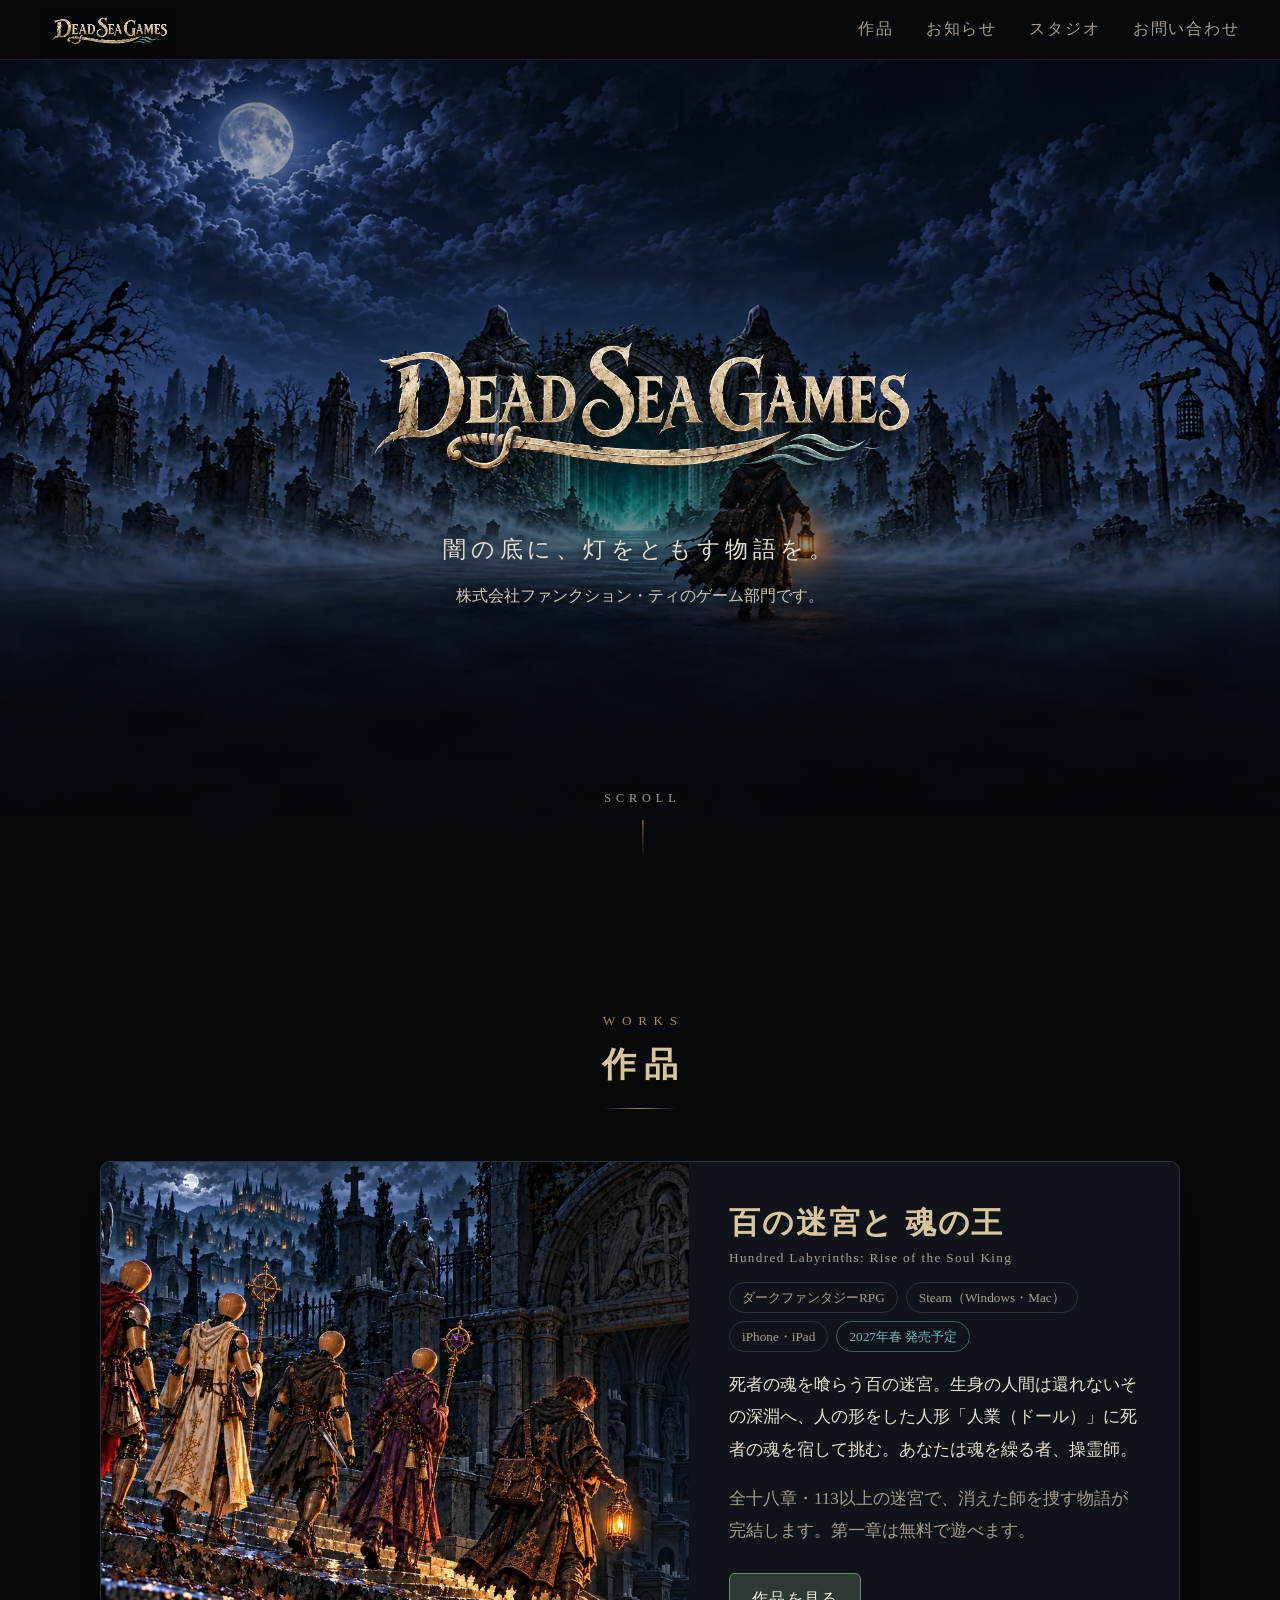
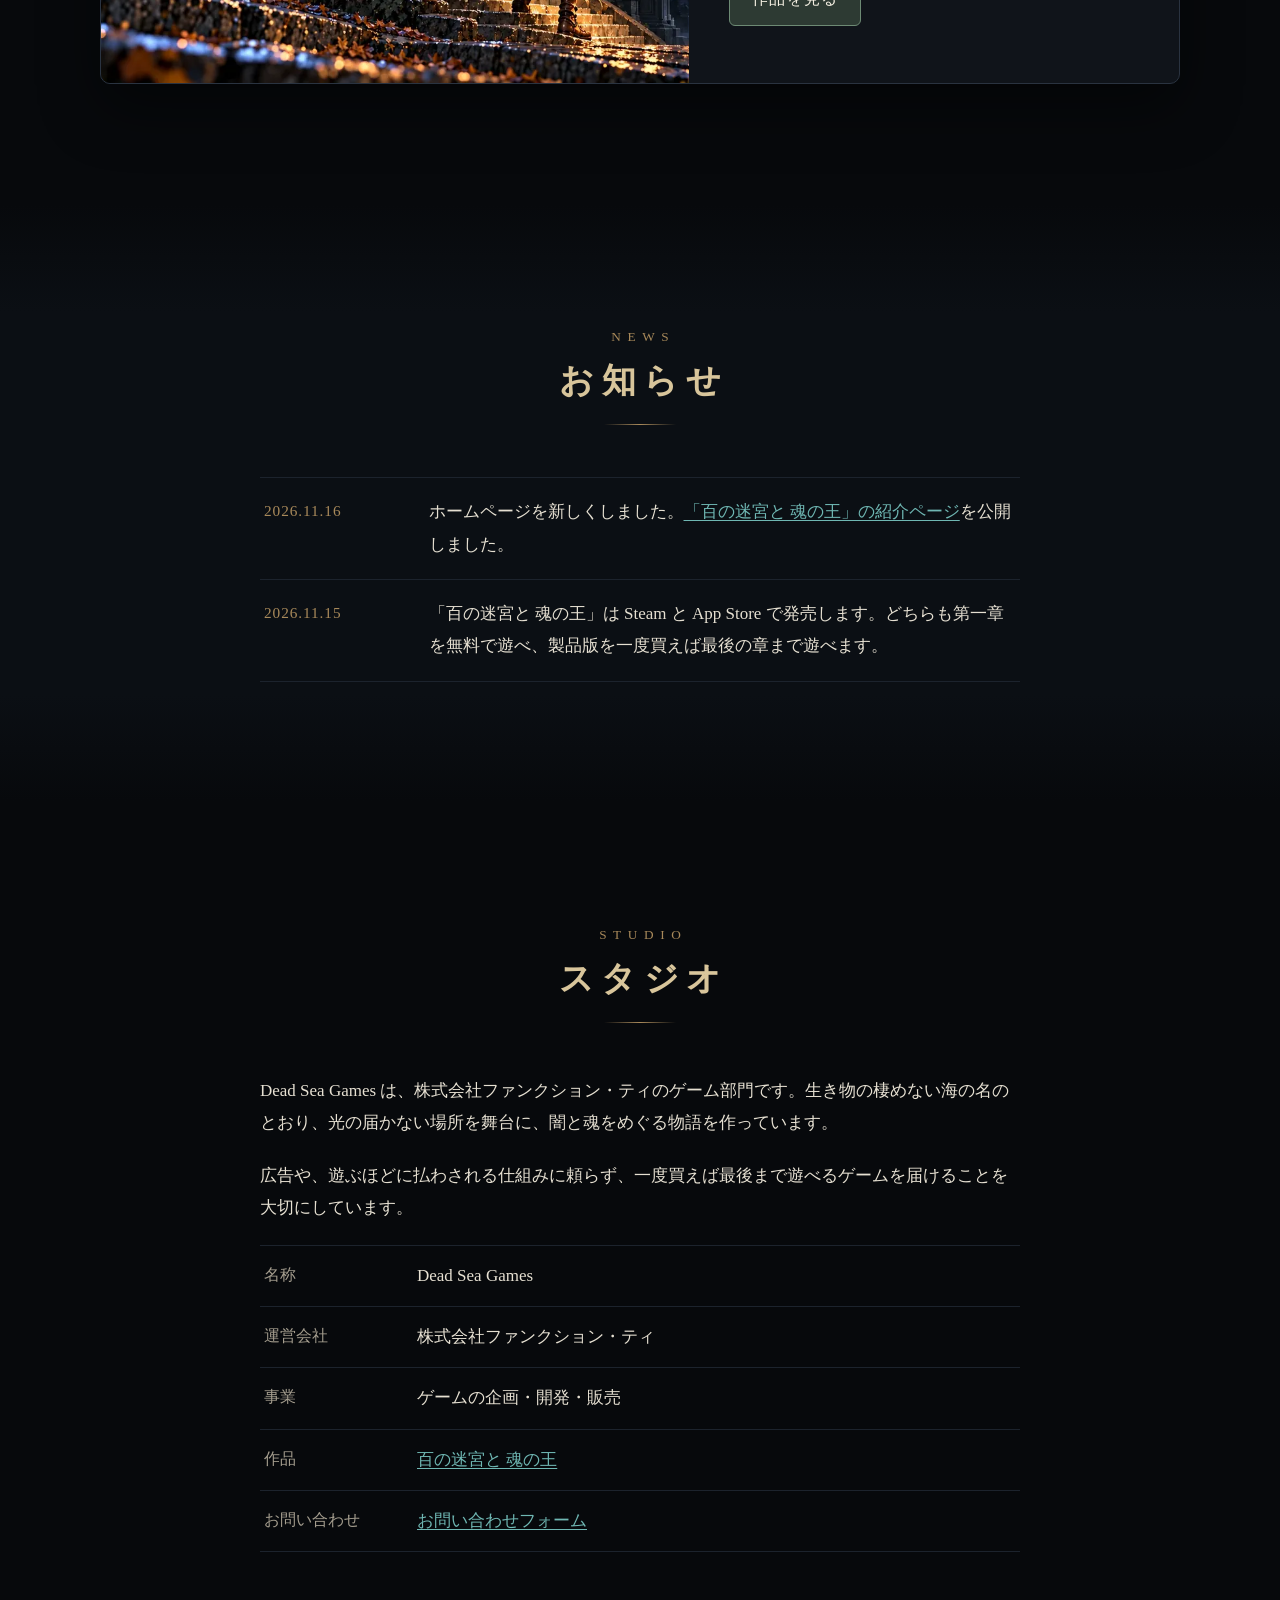
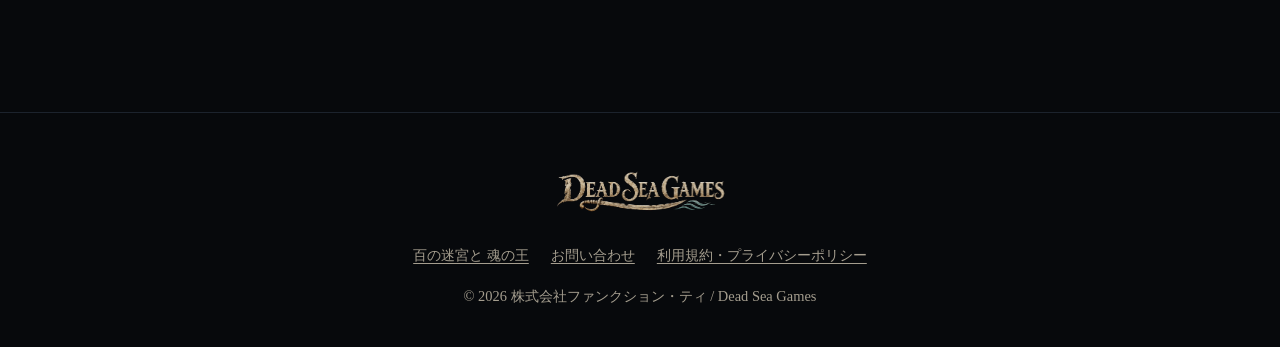
==== commit 91f0f9c3: "ロゴをゲームの起動ロゴと同じ絵にする - assets/dead-sea-games.webp を、ゲームの起動ロゴ (DOS の art/branding/dead-sea-games.webp、2" ====
--- a/index.html
+++ b/index.html
@@ -27,7 +27,7 @@
 <body>
 <a class="skip" href="#main">本文へ</a>
 <nav class="site-nav" aria-label="サイト">
-  <a class="brand" href="/"><img src="/assets/favicon.svg" width="34" height="34" alt=""><span>Dead Sea Games</span></a>
+  <a class="brand" href="/"><img src="/assets/dead-sea-games.webp" width="2172" height="724" alt="Dead Sea Games"></a>
   <ul>
     <li><a href="/soulking/">作品</a></li>
     <li><a href="#news">お知らせ</a></li>
@@ -42,7 +42,7 @@
     <img src="/assets/soulking/hero-wide.webp" width="1920" height="1280" alt="" fetchpriority="high">
   </picture>
   <div class="hero-inner">
-    <h1 class="logo"><img src="/assets/dead-sea-games.webp" width="1200" height="400" alt="Dead Sea Games"></h1>
+    <h1 class="logo"><img src="/assets/dead-sea-games.webp" width="2172" height="724" alt="Dead Sea Games"></h1>
     <p class="tagline"><span class="nb">闇の底に、</span><span class="nb">灯をともす物語を。</span></p>
     <p class="sub"><span class="nb">株式会社ファンクション・ティの</span><span class="nb">ゲーム部門です。</span></p>
   </div>
@@ -104,7 +104,7 @@
 </main>
 
 <footer class="site-footer">
-  <img class="footer-logo" src="/assets/dead-sea-games.webp" width="1200" height="400" alt="" loading="lazy">
+  <img class="footer-logo" src="/assets/dead-sea-games.webp" width="2172" height="724" alt="" loading="lazy">
   <ul>
     <li><a href="/soulking/">百の迷宮と 魂の王</a></li>
     <li><a href="/contact/">お問い合わせ</a></li>
--- a/style.css
+++ b/style.css
@@ -38,8 +38,7 @@
   border-bottom: 1px solid var(--line-soft);
 }
 .brand { display: flex; align-items: center; gap: 10px; text-decoration: none; color: var(--gold); flex-shrink: 0; }
-.brand img { width: 34px; height: 34px; }
-.brand span { font-size: 1rem; letter-spacing: .14em; white-space: nowrap; }
+.brand img { width: auto; height: 46px; mix-blend-mode: lighten; } /* 起動ロゴと同じ絵。黒地を帯になじませる */
 .brand:hover { color: var(--gold); }
 .site-nav ul { display: flex; gap: clamp(14px, 2.6vw, 32px); list-style: none; margin: 0; padding: 0; }
 .site-nav ul a { color: var(--muted); text-decoration: none; font-size: .92rem; letter-spacing: .12em; padding: 6px 0; border-bottom: 1px solid transparent; white-space: nowrap; }
@@ -259,7 +258,7 @@
 /* ---------- スマホ ---------- */
 @media (max-width: 760px) {
   :root { font-size: 16px; --header-h: 54px; }
-  .brand span { display: none; }
+  .brand img { height: 30px; }
   .site-nav ul { gap: 18px; }
   .site-nav ul a { font-size: .86rem; letter-spacing: .06em; }
   .work { grid-template-columns: 1fr; }
@@ -284,6 +283,8 @@
   .game-title .en { letter-spacing: .16em; padding-left: .16em; }
 }
 @media (max-width: 400px) {
+  .site-nav { gap: 10px; padding: 0 12px; }
+  .brand img { height: 26px; }
   .site-nav ul { gap: 13px; }
   .site-nav ul a { font-size: .8rem; letter-spacing: .02em; }
 }
@@ -314,3 +315,9 @@
 /* 見つからないページ */
 .lost { min-height: 70vh; display: grid; place-items: center; text-align: center; padding: 60px 20px; }
 .lost h1 { margin: 0 0 12px; font-size: clamp(1.4rem, 4vw, 2rem); color: var(--gold); letter-spacing: .2em; }
+@media (max-width: 360px) {
+  .site-nav { padding: 0 10px; }
+  .brand img { height: 22px; }
+  .site-nav ul { gap: 10px; }
+  .site-nav ul a { font-size: .74rem; letter-spacing: 0; }
+}
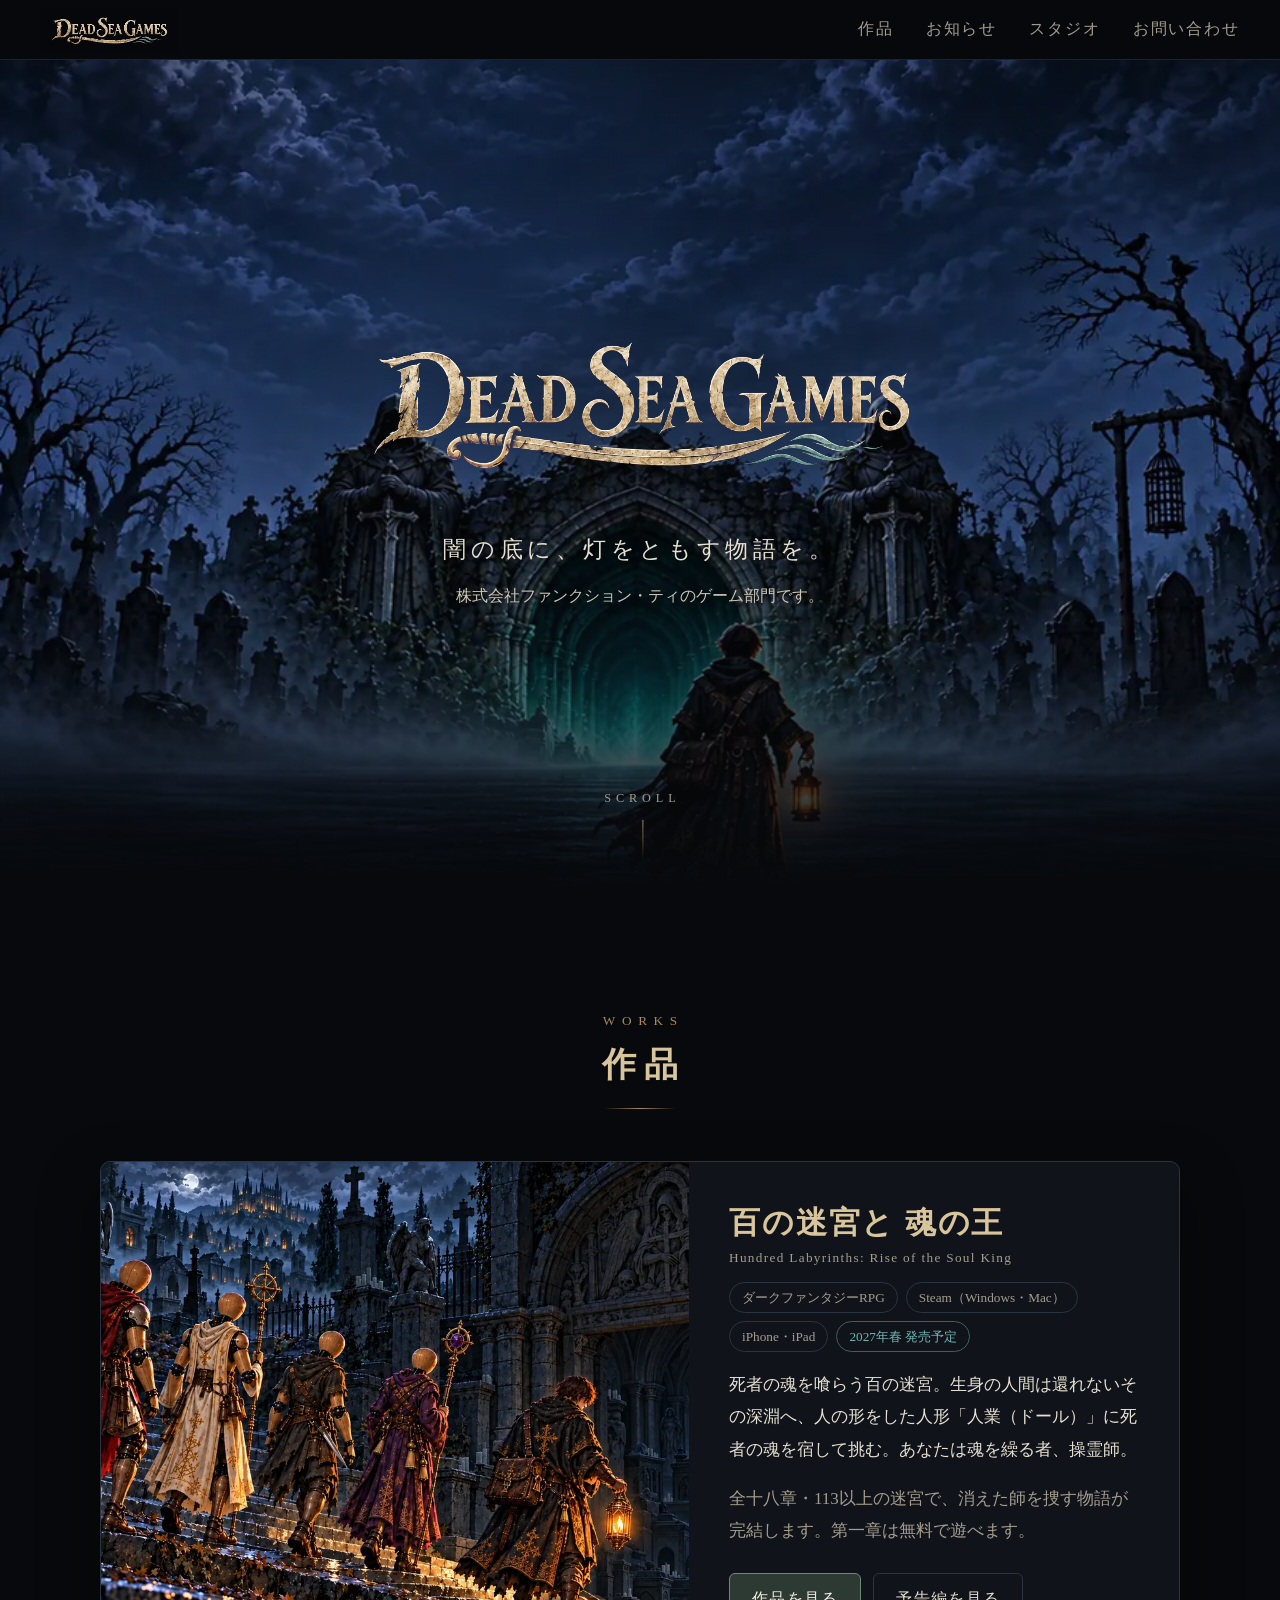
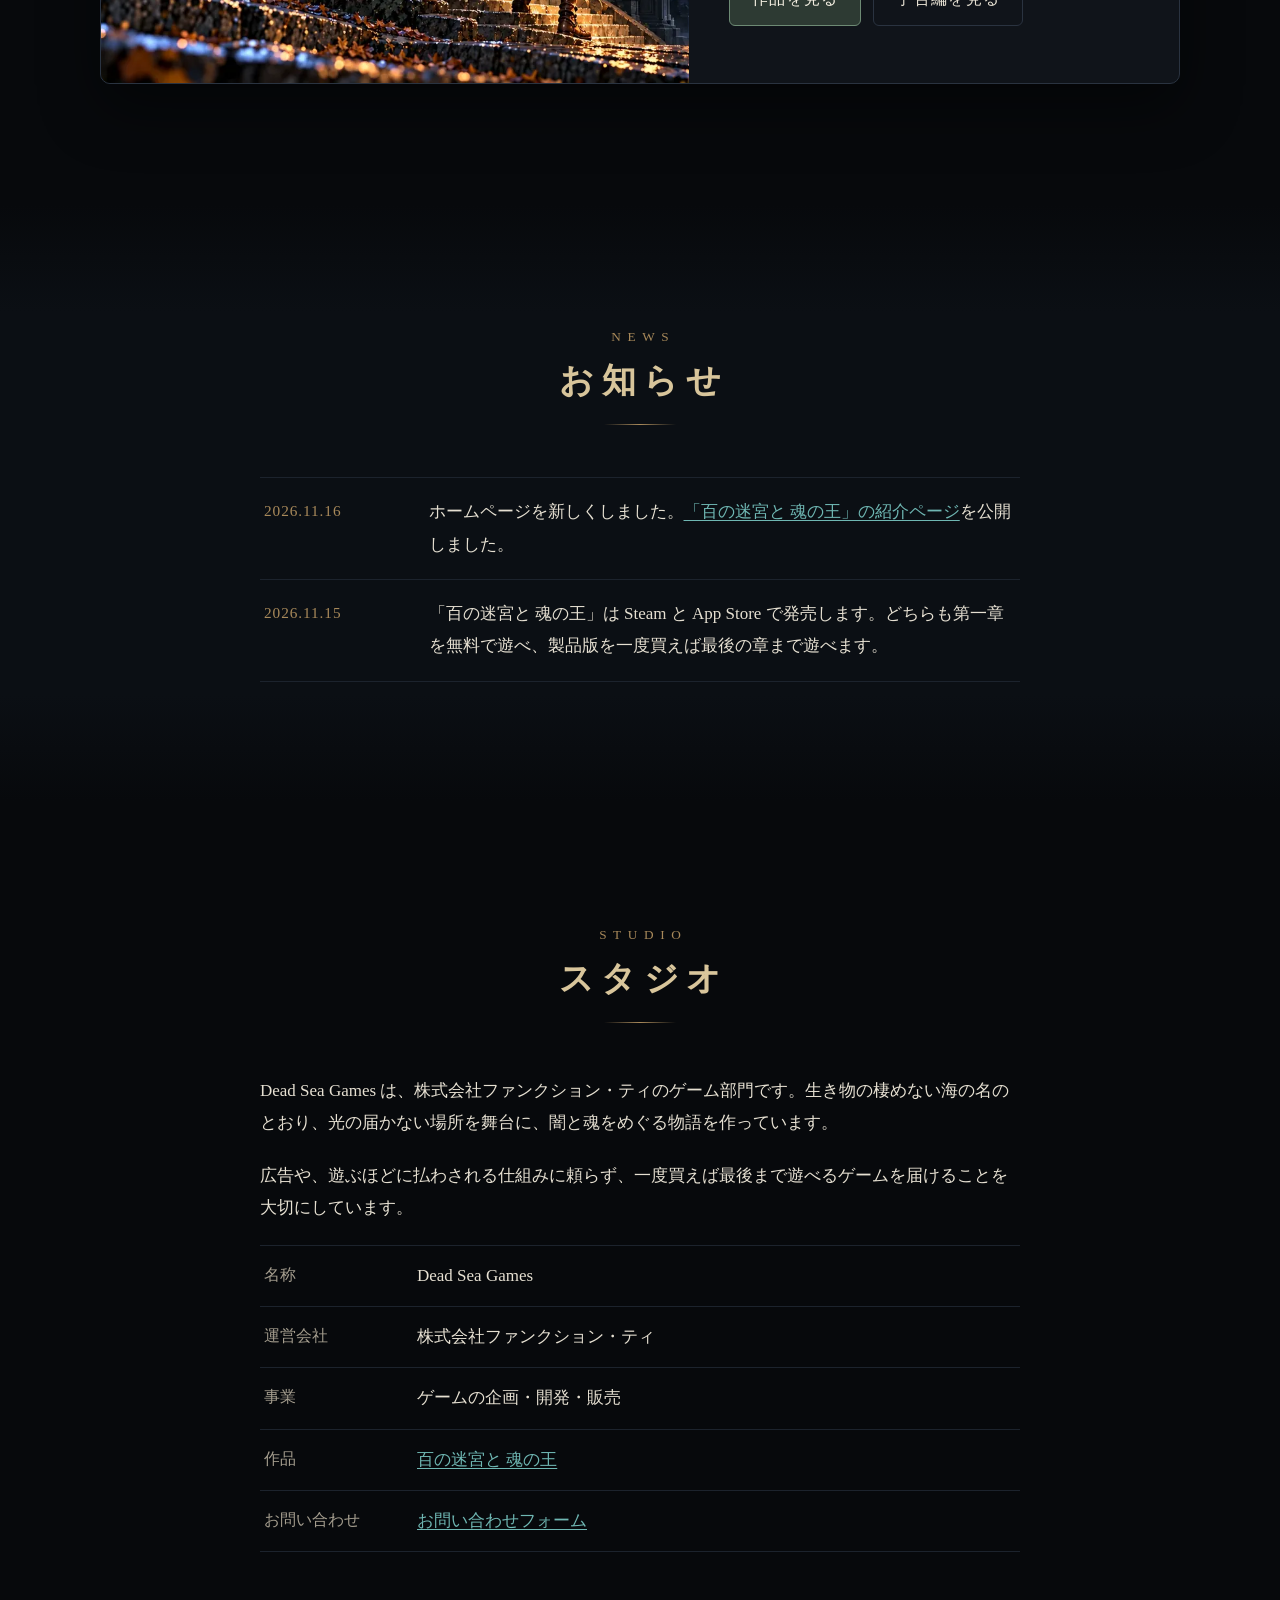
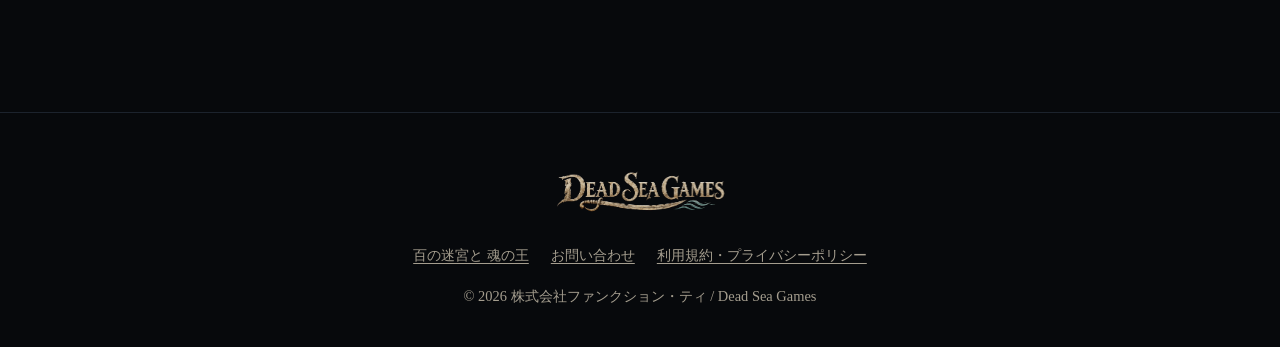
==== commit 90e6859c: "作品ページに PR 動画 (予告編) を入れる - 横型・縦型の30秒の動画を圧縮して載せる (各約12MB、押すまで読み込まない)。縦に持ったスマホでは縦型に替える - 予告編の最初の絵を動画の一場" ====
--- a/index.html
+++ b/index.html
@@ -69,6 +69,7 @@
           <p class="muted">全十八章・113以上の迷宮で、消えた師を捜す物語が完結します。第一章は無料で遊べます。</p>
           <p class="actions">
             <a class="button primary" href="/soulking/">作品を見る</a>
+            <a class="button" href="/soulking/#trailer">予告編を見る</a>
           </p>
         </div>
       </article>
--- a/style.css
+++ b/style.css
@@ -34,7 +34,7 @@
   position: sticky; top: 0; z-index: 50; height: var(--header-h);
   display: flex; align-items: center; justify-content: space-between; gap: 16px;
   padding: 0 clamp(16px, 4vw, 40px);
-  background: rgba(7, 9, 12, .82); backdrop-filter: blur(10px); -webkit-backdrop-filter: blur(10px);
+  background: rgba(7, 9, 12, .86);
   border-bottom: 1px solid var(--line-soft);
 }
 .brand { display: flex; align-items: center; gap: 10px; text-decoration: none; color: var(--gold); flex-shrink: 0; }
@@ -166,7 +166,7 @@
 .stats li + li { border-left: 1px solid var(--line-soft); }
 .stats strong { font-size: clamp(1.6rem, 3.6vw, 2.3rem); line-height: 1.2; color: var(--gold); font-weight: 600; letter-spacing: .02em; white-space: nowrap; }
 .stats strong small { font-size: .45em; margin-left: 3px; color: var(--gold-deep); letter-spacing: .1em; }
-.stats span { font-size: .86rem; color: var(--muted); letter-spacing: .12em; }
+.stats li > span { font-size: .86rem; color: var(--muted); letter-spacing: .12em; }
 
 /* ---------- 実際の画面に添える札 ---------- */
 .feature-art { position: relative; margin: 0; }
@@ -321,3 +321,133 @@
   .site-nav ul { gap: 10px; }
   .site-nav ul a { font-size: .74rem; letter-spacing: 0; }
 }
+
+/* =====================================================================
+   作品ページの「超大作」の見せ方 (扉・語り・予告編・物語の大判・物量・発売の幕)
+   ===================================================================== */
+
+/* 画面全体の粒子 (フィルムの粒)。押す操作は通す */
+body.cinema::after {
+  content: ""; position: fixed; inset: 0; z-index: 90; pointer-events: none; opacity: .07; mix-blend-mode: overlay;
+  background-image: url("data:image/svg+xml;utf8,<svg xmlns='http://www.w3.org/2000/svg' width='160' height='160'><filter id='n'><feTurbulence type='fractalNoise' baseFrequency='.9' numOctaves='2' stitchTiles='stitch'/></filter><rect width='100%' height='100%' filter='url(%23n)'/></svg>");
+}
+
+/* ---------- 扉 ---------- */
+.epic { min-height: 100vh; min-height: 100svh; padding: calc(var(--header-h) + clamp(24px, 6vh, 64px)) 20px clamp(40px, 7vh, 80px); }
+.epic::before {
+  background:
+    radial-gradient(ellipse 120% 90% at 50% 45%, rgba(7, 9, 12, 0) 40%, rgba(7, 9, 12, .85) 100%),
+    linear-gradient(180deg, rgba(7, 9, 12, .65) 0%, rgba(7, 9, 12, 0) 26%, rgba(7, 9, 12, 0) 55%, rgba(7, 9, 12, .55) 78%, var(--bg) 100%);
+}
+.epic .hero-art picture, .epic .hero-art img { display: block; width: 100%; height: 100%; }
+.epic .hero-art img { object-fit: cover; object-position: 50% 50%; }
+.epic { margin-top: calc(-1 * var(--header-h)); } /* 帯の下まで絵を広げる */
+.embers { position: absolute; inset: 0; z-index: -1; width: 100%; height: 100%; pointer-events: none; }
+.kicker { margin: 0 0 18px; font-size: clamp(.66rem, 1.4vw, .8rem); letter-spacing: .6em; padding-left: .6em; text-transform: uppercase; color: rgba(230, 224, 210, .7); text-shadow: 0 2px 10px #000; }
+.game-title .pre { display: flex; align-items: center; justify-content: center; gap: .8em; }
+.orn { display: inline-block; width: clamp(40px, 9vw, 120px); height: 1px; background: linear-gradient(90deg, transparent, rgba(216, 197, 155, .9)); position: relative; }
+.orn + .orn, .pre .orn:last-child { background: linear-gradient(270deg, transparent, rgba(216, 197, 155, .9)); }
+.orn::after { content: ""; position: absolute; top: -3px; width: 7px; height: 7px; transform: rotate(45deg); border: 1px solid rgba(216, 197, 155, .9); right: -4px; }
+.pre .orn:last-child::after { right: auto; left: -4px; }
+.epic .game-title .main {
+  font-size: clamp(3.6rem, 15vw, 9.5rem); letter-spacing: .12em; padding-left: .12em; line-height: 1.1; margin: .06em 0 .04em;
+  background: linear-gradient(100deg, #8f7246 0%, #d8c59b 30%, #fff6dc 45%, #d8c59b 60%, #7d6038 100%);
+  background-size: 250% 100%; background-position: 100% 0; -webkit-background-clip: text; background-clip: text; color: transparent;
+  filter: drop-shadow(0 6px 30px rgba(0, 0, 0, .95)) drop-shadow(0 0 40px rgba(216, 160, 80, .25));
+}
+.hero-copy { margin: clamp(14px, 2.4vh, 26px) 0 0; font-size: clamp(1.05rem, 2.6vw, 1.5rem); letter-spacing: .32em; padding-left: .32em; color: #efe6d0; text-shadow: 0 2px 16px #000, 0 0 2px #000; }
+.button.play { gap: 12px; padding-left: 18px; }
+.tri { width: 0; height: 0; border-left: 10px solid currentColor; border-top: 6px solid transparent; border-bottom: 6px solid transparent; }
+.button.ghost { background: rgba(7, 9, 12, .4); border-color: rgba(216, 197, 155, .45); }
+.epic .release { background: rgba(7, 9, 12, .55); }
+@media (prefers-reduced-motion: no-preference) {
+  .epic .game-title .main { animation: shimmer 7s ease-in-out 1.2s infinite; }
+  @keyframes shimmer { 0%, 30% { background-position: 100% 0; } 70%, 100% { background-position: 0 0; } }
+  .js .epic .title-block > * { opacity: 0; transform: translateY(14px); animation: rise 1.4s cubic-bezier(.2, .7, .2, 1) forwards; }
+  .js .epic .title-block > :nth-child(2) { animation-delay: .35s; }
+  .js .epic .title-block > :nth-child(3) { animation-delay: .9s; }
+  .js .epic .hero-foot { opacity: 0; animation: rise 1.2s ease 1.4s forwards; }
+  @keyframes rise { to { opacity: 1; transform: none; } }
+}
+
+/* ---------- 開幕の語り ---------- */
+.prologue { padding: clamp(80px, 14vw, 170px) 20px; text-align: center; background: radial-gradient(ellipse 60% 70% at 50% 50%, #111821 0%, var(--bg) 70%); }
+.prologue .line { margin: 0 auto; font-size: clamp(1.15rem, 3vw, 1.75rem); letter-spacing: .26em; padding-left: .26em; line-height: 2.6; color: #d9d0bb; }
+.prologue .line.strong { margin-top: .9em; font-size: clamp(1.5rem, 4.4vw, 2.6rem); color: var(--gold); letter-spacing: .3em; text-shadow: 0 0 30px rgba(216, 160, 80, .25); }
+.js .prologue .line:nth-child(2) { transition-delay: .25s; }
+.js .prologue .line:nth-child(3) { transition-delay: .5s; }
+.js .prologue .line:nth-child(4) { transition-delay: .9s; }
+
+/* ---------- 予告編 ---------- */
+.trailer { padding-top: clamp(40px, 6vw, 80px); }
+.screen { position: relative; max-width: 1120px; margin: 0 auto; border-radius: 6px; overflow: hidden; background: #000;
+  box-shadow: 0 30px 90px rgba(0, 0, 0, .8), 0 0 0 1px rgba(216, 197, 155, .22), 0 0 80px rgba(111, 183, 179, .08); }
+.screen video { display: block; width: 100%; height: auto; aspect-ratio: 16 / 9; background: #000; }
+.screen.tall { max-width: 420px; }
+.screen.tall video { aspect-ratio: 9 / 16; }
+
+/* ---------- 物語の大判 ---------- */
+.saga { padding: clamp(64px, 10vw, 120px) 0 clamp(64px, 10vw, 120px); }
+.saga .heading { padding: 0 20px; }
+.panel { position: relative; isolation: isolate; min-height: clamp(420px, 72vh, 760px); display: grid; align-items: end; overflow: hidden; }
+.panel + .panel { margin-top: 2px; }
+.panel-art { position: absolute; inset: 0; z-index: -2; width: 100%; height: 100%; object-fit: cover; }
+.panel::before { content: ""; position: absolute; inset: 0; z-index: -1;
+  background: linear-gradient(90deg, rgba(7, 9, 12, .92) 0%, rgba(7, 9, 12, .7) 32%, rgba(7, 9, 12, 0) 62%), linear-gradient(0deg, rgba(7, 9, 12, .6) 0%, rgba(7, 9, 12, 0) 40%); }
+.panel.right::before { background: linear-gradient(270deg, rgba(7, 9, 12, .92) 0%, rgba(7, 9, 12, .7) 32%, rgba(7, 9, 12, 0) 62%), linear-gradient(0deg, rgba(7, 9, 12, .6) 0%, rgba(7, 9, 12, 0) 40%); }
+.panel-text { max-width: 30em; margin: 0 0 0 clamp(20px, 7vw, 120px); padding: clamp(40px, 8vh, 90px) 0; }
+.panel.right .panel-text { margin: 0 clamp(20px, 7vw, 120px) 0 auto; }
+.chapter { position: relative; display: inline-grid; place-items: center; width: 54px; height: 54px; margin-bottom: 14px; color: var(--gold); font-size: 1.15rem; }
+.chapter::before { content: ""; position: absolute; inset: 9px; border: 1px solid rgba(216, 197, 155, .55); transform: rotate(45deg); }
+.panel-text h3 { margin: 0 0 16px; font-size: clamp(1.4rem, 3.4vw, 2.2rem); color: var(--gold); letter-spacing: .14em; line-height: 1.5; text-shadow: 0 2px 18px #000; }
+.panel-text p { margin: 0 0 1em; color: #e3dac6; text-shadow: 0 1px 10px #000; }
+.saga .quote { padding: 0 20px; }
+
+/* ---------- 物量 ---------- */
+.scale { padding: clamp(72px, 11vw, 140px) clamp(18px, 5vw, 40px); background:
+  radial-gradient(ellipse 70% 80% at 50% 50%, rgba(168, 137, 90, .12) 0%, rgba(7, 9, 12, 0) 70%), var(--bg); }
+.scale .stats { margin: 0; border: 0; }
+.scale .stats li + li { border-left: 1px solid rgba(216, 197, 155, .16); }
+.scale .stats strong { font-size: clamp(2.2rem, 6.4vw, 4.4rem); background: linear-gradient(180deg, #fff3d4, #d8c59b 55%, #8f7246); -webkit-background-clip: text; background-clip: text; color: transparent; }
+.scale .stats strong small { -webkit-text-fill-color: var(--gold-deep); }
+.scale .stats li > span { font-size: .95rem; color: #cfc6b3; }
+.scale-note { margin: clamp(28px, 4vw, 44px) 0 0; text-align: center; color: var(--muted); letter-spacing: .18em; }
+
+/* ---------- 発売の幕 ---------- */
+.release-banner { position: relative; isolation: isolate; overflow: hidden; border-radius: 10px; margin-bottom: 30px; min-height: 380px; display: grid; place-items: center; text-align: center;
+  box-shadow: 0 0 0 1px rgba(216, 197, 155, .25), 0 30px 80px rgba(0, 0, 0, .6); }
+.banner-art { position: absolute; inset: 0; z-index: -2; width: 100%; height: 100%; object-fit: cover; }
+.release-banner::before { content: ""; position: absolute; inset: 0; z-index: -1; background: radial-gradient(ellipse 70% 80% at 50% 50%, rgba(7, 9, 12, .55) 0%, rgba(7, 9, 12, .9) 100%); }
+.banner-text { padding: 48px 20px; }
+.banner-text .en { display: block; font-size: .78rem; letter-spacing: .5em; padding-left: .5em; color: var(--gold-deep); text-transform: uppercase; }
+.banner-text h2 { margin: 8px 0 6px; font-size: clamp(2rem, 6vw, 3.6rem); letter-spacing: .16em; padding-left: .16em; line-height: 1.4; color: var(--gold); text-shadow: 0 4px 24px #000; }
+.banner-sub { margin: 0 0 22px; color: #d9d0bb; letter-spacing: .14em; }
+.release-banner .price { margin: 0; }
+
+@media (max-width: 760px) {
+  .epic .game-title .main { letter-spacing: .08em; padding-left: .08em; }
+  .hero-copy { letter-spacing: .2em; padding-left: .2em; }
+  .kicker { letter-spacing: .4em; padding-left: .4em; }
+  .panel { min-height: 0; display: block; }
+  .panel-art { position: relative; inset: auto; height: auto; aspect-ratio: 3 / 2; }
+  .panel::before, .panel.right::before { inset: 0 0 auto 0; aspect-ratio: 3 / 2; height: auto; background: linear-gradient(0deg, var(--bg) 0%, rgba(7, 9, 12, 0) 45%); }
+  .panel-text, .panel.right .panel-text { margin: -56px 0 0; padding: 0 20px 36px; max-width: none; position: relative; }
+  .chapter { width: 44px; height: 44px; margin-bottom: 14px; }
+  .scale .stats li:nth-child(4) { border-left: 0; }
+  .prologue .line { letter-spacing: .14em; padding-left: .14em; }
+}
+
+/* 予告編の大きな再生の印 (押すと音つきで再生し、印は消える) */
+.play-big { position: absolute; inset: 0; display: grid; place-items: center; align-content: center; gap: 14px; width: 100%; border: 0; padding: 0; cursor: pointer;
+  background: radial-gradient(ellipse 50% 50% at 50% 50%, rgba(7, 9, 12, .15), rgba(7, 9, 12, .45)); color: var(--gold); font: inherit; }
+.play-big .ring { position: relative; width: clamp(72px, 10vw, 110px); aspect-ratio: 1; border-radius: 50%; border: 1px solid rgba(216, 197, 155, .8);
+  background: rgba(7, 9, 12, .55); box-shadow: 0 0 0 8px rgba(216, 197, 155, .08), 0 0 50px rgba(216, 160, 80, .35); transition: transform .3s, box-shadow .3s; }
+.play-big .ring::after { content: ""; position: absolute; left: 54%; top: 50%; transform: translate(-50%, -50%);
+  border-left: clamp(20px, 2.6vw, 30px) solid var(--gold); border-top: clamp(13px, 1.7vw, 19px) solid transparent; border-bottom: clamp(13px, 1.7vw, 19px) solid transparent; }
+.play-big .label { font-size: .9rem; letter-spacing: .3em; padding-left: .3em; text-shadow: 0 2px 10px #000; }
+.play-big:hover .ring, .play-big:focus-visible .ring { transform: scale(1.06); box-shadow: 0 0 0 10px rgba(216, 197, 155, .12), 0 0 70px rgba(216, 160, 80, .5); }
+.screen.playing .play-big { display: none; }
+@media (prefers-reduced-motion: no-preference) {
+  .play-big .ring { animation: pulse 2.8s ease-in-out infinite; }
+  @keyframes pulse { 50% { box-shadow: 0 0 0 14px rgba(216, 197, 155, .04), 0 0 70px rgba(216, 160, 80, .45); } }
+}
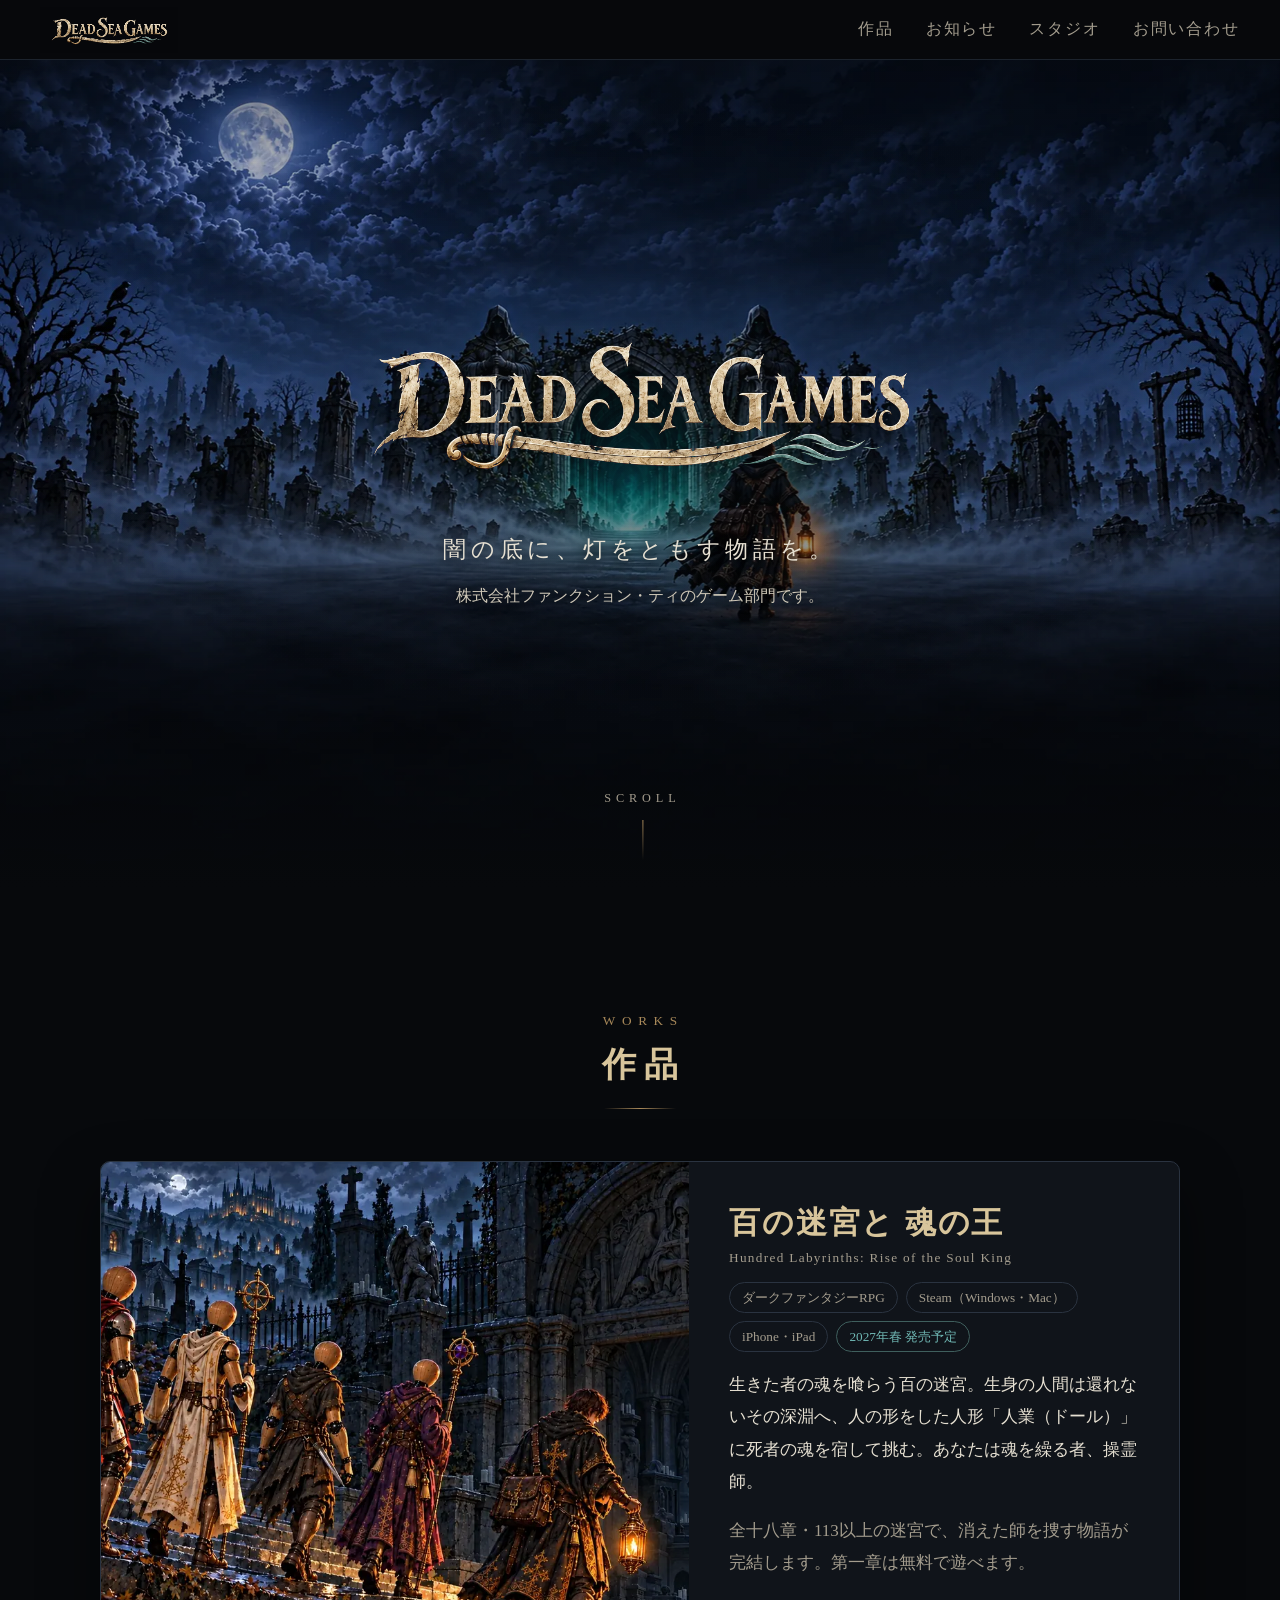
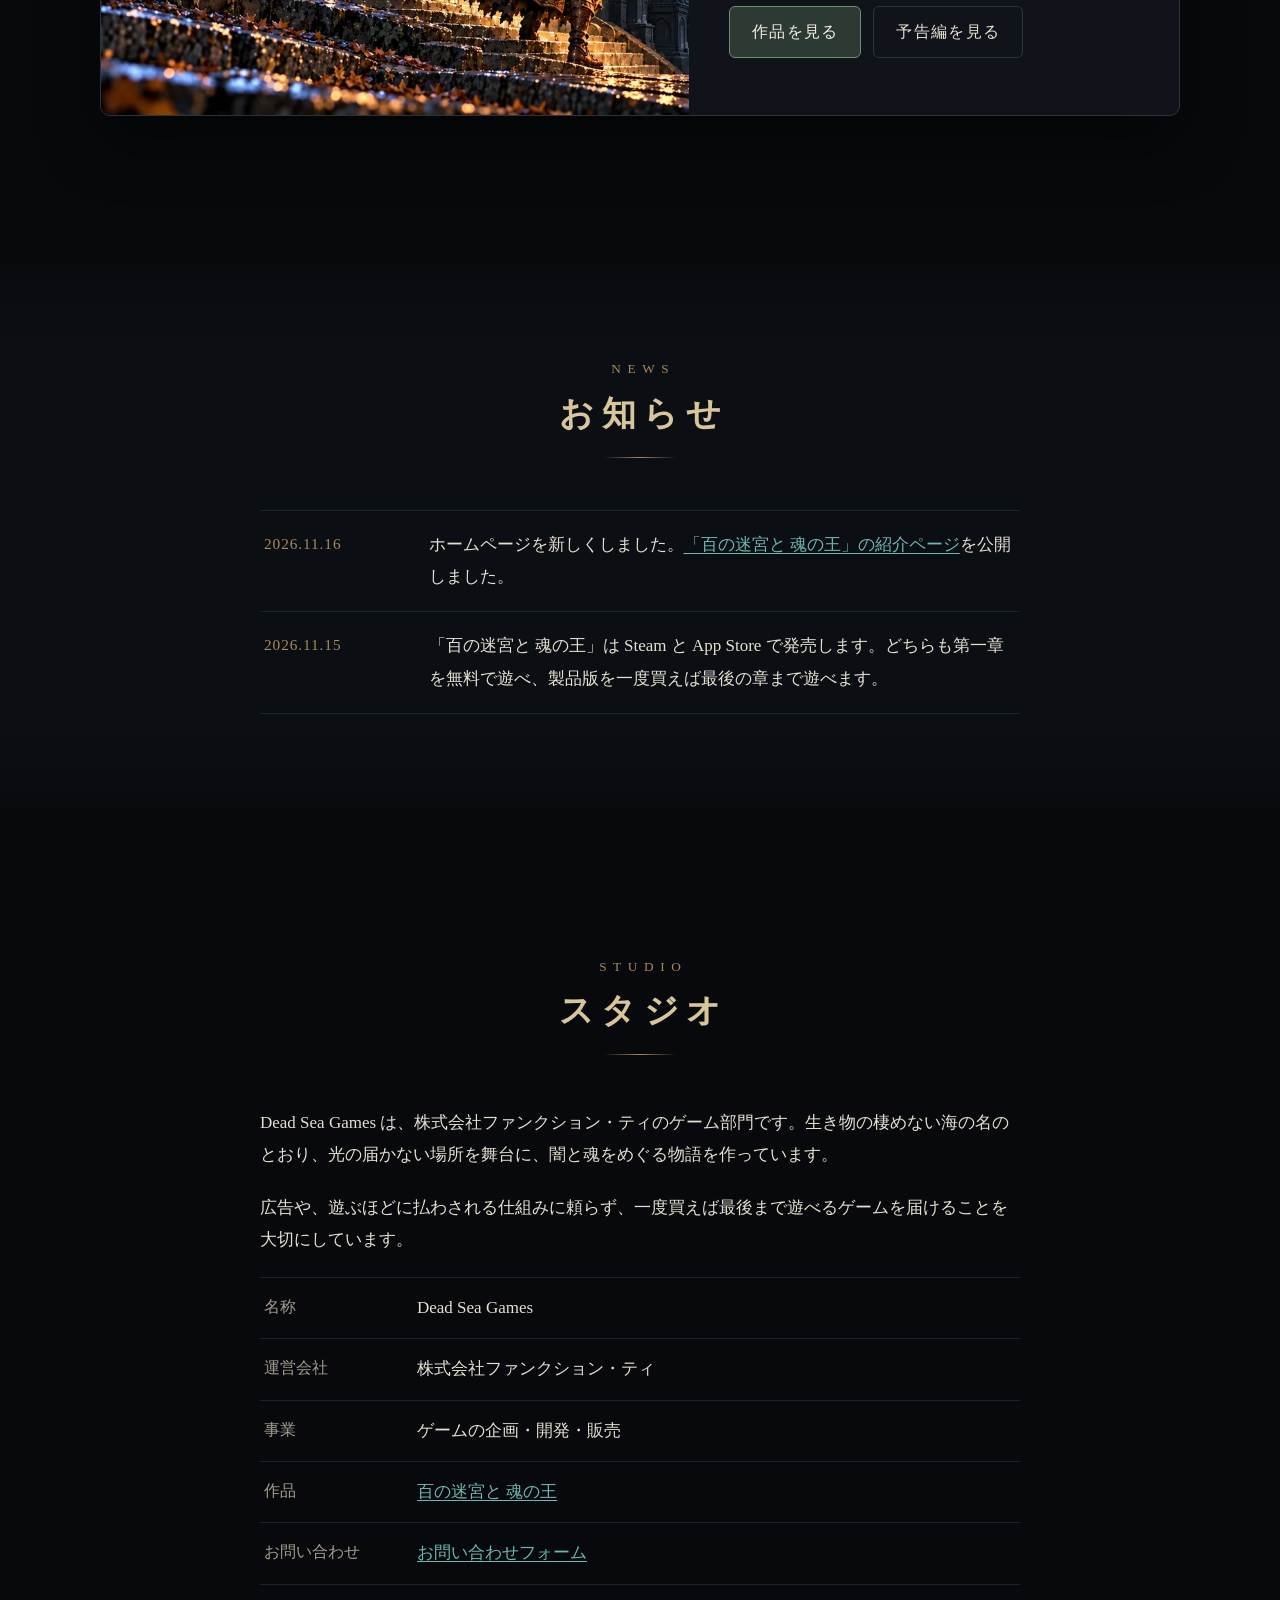
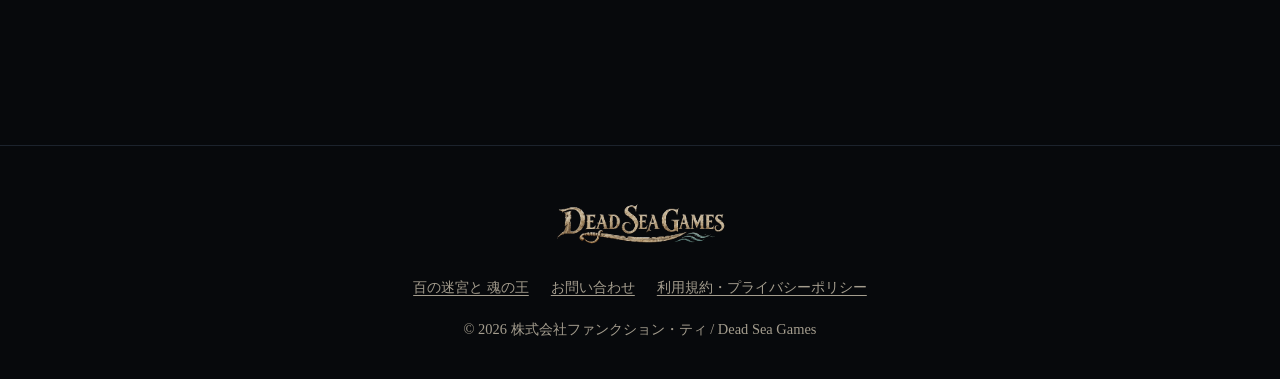
==== commit 1280d126: "作品ページ: 冒頭の言葉を直し、個性的な敵と超高難度の迷宮を足す - 冒頭「死者の魂を、人の形に宿せ。」→「死者の魂を、人業（ドール）に宿せ。」 - 序の語りとトップの紹介: 迷宮が喰らうのを「生きた" ====
--- a/index.html
+++ b/index.html
@@ -65,7 +65,7 @@
             <li>iPhone・iPad</li>
             <li class="accent">2027年春 発売予定</li>
           </ul>
-          <p>死者の魂を喰らう百の迷宮。生身の人間は還れないその深淵へ、人の形をした人形「人業（ドール）」に死者の魂を宿して挑む。あなたは魂を繰る者、操霊師。</p>
+          <p>生きた者の魂を喰らう百の迷宮。生身の人間は還れないその深淵へ、人の形をした人形「人業（ドール）」に死者の魂を宿して挑む。あなたは魂を繰る者、操霊師。</p>
           <p class="muted">全十八章・113以上の迷宮で、消えた師を捜す物語が完結します。第一章は無料で遊べます。</p>
           <p class="actions">
             <a class="button primary" href="/soulking/">作品を見る</a>
--- a/style.css
+++ b/style.css
@@ -160,10 +160,12 @@
 .feature.wide .feature-body { padding: 28px 28px 28px 0; }
 
 /* ---------- 数で見る ---------- */
-.stats { display: grid; grid-template-columns: repeat(5, 1fr); margin: 0 0 clamp(32px, 5vw, 52px); padding: 0; list-style: none;
+.stats { display: grid; grid-template-columns: repeat(3, 1fr); margin: 0 0 clamp(32px, 5vw, 52px); padding: 0; list-style: none;
   border-top: 1px solid var(--line-soft); border-bottom: 1px solid var(--line-soft); }
 .stats li { display: grid; justify-items: center; align-content: center; gap: 2px; padding: 22px 8px; text-align: center; }
 .stats li + li { border-left: 1px solid var(--line-soft); }
+.stats li:nth-child(n+4) { border-top: 1px solid var(--line-soft); }
+.stats li:nth-child(3n+1) { border-left: 0; }
 .stats strong { font-size: clamp(1.6rem, 3.6vw, 2.3rem); line-height: 1.2; color: var(--gold); font-weight: 600; letter-spacing: .02em; white-space: nowrap; }
 .stats strong small { font-size: .45em; margin-left: 3px; color: var(--gold-deep); letter-spacing: .1em; }
 .stats li > span { font-size: .86rem; color: var(--muted); letter-spacing: .12em; }
@@ -259,6 +261,7 @@
 @media (max-width: 760px) {
   :root { font-size: 16px; --header-h: 54px; }
   .brand img { height: 30px; }
+  .site-nav .wide-only { display: none; }
   .site-nav ul { gap: 18px; }
   .site-nav ul a { font-size: .86rem; letter-spacing: .06em; }
   .work { grid-template-columns: 1fr; }
@@ -269,10 +272,11 @@
   .story.flip .story-art { order: 0; }
   .features { grid-template-columns: 1fr; }
   .feature.wide { grid-column: auto; }
-  .stats { grid-template-columns: repeat(6, 1fr); }
-  .stats li { grid-column: span 2; padding: 16px 4px; }
-  .stats li:nth-child(4), .stats li:nth-child(5) { grid-column: span 3; border-top: 1px solid var(--line-soft); }
-  .stats li:nth-child(4) { border-left: 0; }
+  .stats { grid-template-columns: repeat(2, 1fr); }
+  .stats li { padding: 16px 4px; }
+  .stats li:nth-child(n+3) { border-top: 1px solid var(--line-soft); }
+  .stats li:nth-child(odd) { border-left: 0; }
+  .stats li:nth-child(even) { border-left: 1px solid var(--line-soft); }
   .jobs { grid-template-columns: 1fr; gap: 10px; }
   .job { grid-template-columns: 92px 1fr; gap: 14px; padding: 12px 14px 12px 12px; }
   .roster.beasts { grid-template-columns: repeat(2, 1fr); }
@@ -408,6 +412,8 @@
   radial-gradient(ellipse 70% 80% at 50% 50%, rgba(168, 137, 90, .12) 0%, rgba(7, 9, 12, 0) 70%), var(--bg); }
 .scale .stats { margin: 0; border: 0; }
 .scale .stats li + li { border-left: 1px solid rgba(216, 197, 155, .16); }
+.scale .stats li:nth-child(n+4) { border-top: 1px solid rgba(216, 197, 155, .16); }
+.scale .stats li:nth-child(3n+1) { border-left: 0; }
 .scale .stats strong { font-size: clamp(2.2rem, 6.4vw, 4.4rem); background: linear-gradient(180deg, #fff3d4, #d8c59b 55%, #8f7246); -webkit-background-clip: text; background-clip: text; color: transparent; }
 .scale .stats strong small { -webkit-text-fill-color: var(--gold-deep); }
 .scale .stats li > span { font-size: .95rem; color: #cfc6b3; }
@@ -433,7 +439,9 @@
   .panel::before, .panel.right::before { inset: 0 0 auto 0; aspect-ratio: 3 / 2; height: auto; background: linear-gradient(0deg, var(--bg) 0%, rgba(7, 9, 12, 0) 45%); }
   .panel-text, .panel.right .panel-text { margin: -56px 0 0; padding: 0 20px 36px; max-width: none; position: relative; }
   .chapter { width: 44px; height: 44px; margin-bottom: 14px; }
-  .scale .stats li:nth-child(4) { border-left: 0; }
+  .scale .stats li:nth-child(n+3) { border-top: 1px solid rgba(216, 197, 155, .16); }
+  .scale .stats li:nth-child(odd) { border-left: 0; }
+  .scale .stats li:nth-child(even) { border-left: 1px solid rgba(216, 197, 155, .16); }
   .prologue .line { letter-spacing: .14em; padding-left: .14em; }
 }
 
@@ -451,3 +459,34 @@
   .play-big .ring { animation: pulse 2.8s ease-in-out infinite; }
   @keyframes pulse { 50% { box-shadow: 0 0 0 14px rgba(216, 197, 155, .04), 0 0 70px rgba(216, 160, 80, .45); } }
 }
+
+/* ---------- 遊びの奥行き (実際の画面と解説を交互に) ---------- */
+.system .wrap { max-width: 1180px; }
+.sys-row { display: grid; grid-template-columns: 1.25fr 1fr; gap: clamp(28px, 4.5vw, 64px); align-items: center; }
+.sys-row + .sys-row { margin-top: clamp(56px, 9vw, 110px); }
+.sys-row.flip .sys-shot { order: 2; }
+.sys-shot { position: relative; margin: 0; border-radius: 8px; overflow: hidden; background: #000;
+  box-shadow: 0 26px 70px rgba(0, 0, 0, .7), 0 0 0 1px rgba(216, 197, 155, .22); transform: perspective(1600px) rotateY(-4deg); }
+.sys-row.flip .sys-shot { transform: perspective(1600px) rotateY(4deg); }
+.sys-shot img { width: 100%; height: auto; }
+.sys-shot figcaption { position: absolute; left: 12px; bottom: 12px; padding: 2px 12px; border-radius: 99px; background: rgba(7, 9, 12, .82);
+  border: 1px solid rgba(216, 197, 155, .35); color: var(--gold); font-size: .76rem; letter-spacing: .12em; }
+.sys-num { display: block; font-size: clamp(2.4rem, 5.6vw, 3.8rem); line-height: 1.1; font-weight: 700; letter-spacing: .02em;
+  background: linear-gradient(180deg, #fff3d4, #d8c59b 55%, #8f7246); -webkit-background-clip: text; background-clip: text; color: transparent; }
+.sys-num small { font-size: .38em; margin-left: .3em; -webkit-text-fill-color: var(--gold-deep); letter-spacing: .14em; }
+.sys-text h3 { margin: 10px 0 14px; font-size: clamp(1.25rem, 2.6vw, 1.7rem); color: var(--gold); letter-spacing: .12em; line-height: 1.5; }
+.sys-text p { margin: 0 0 1em; color: #d5ccb8; }
+@media (max-width: 860px) {
+  .sys-row, .sys-row.flip { grid-template-columns: 1fr; gap: 20px; }
+  .sys-row.flip .sys-shot { order: 0; }
+  .sys-shot, .sys-row.flip .sys-shot { transform: none; }
+}
+
+/* 予告編の切り替え (トレイラー / CM) */
+.reel-tabs { display: flex; justify-content: center; gap: 10px; margin: -12px 0 22px; }
+.reel-tabs button { display: inline-flex; align-items: baseline; gap: 8px; min-height: 44px; padding: 8px 20px; border: 1px solid var(--line); border-radius: 99px;
+  background: rgba(16, 20, 26, .7); color: var(--muted); font: inherit; font-size: .95rem; letter-spacing: .12em; cursor: pointer; }
+.reel-tabs button small { font-size: .74rem; letter-spacing: .06em; }
+.reel-tabs button[aria-selected="true"] { color: var(--gold); border-color: rgba(216, 197, 155, .6); background: rgba(45, 58, 51, .5); }
+.reel-tabs button:hover { border-color: var(--gold); }
+.reel-note { margin: 16px auto 0; text-align: center; color: var(--muted); font-size: .82rem; }
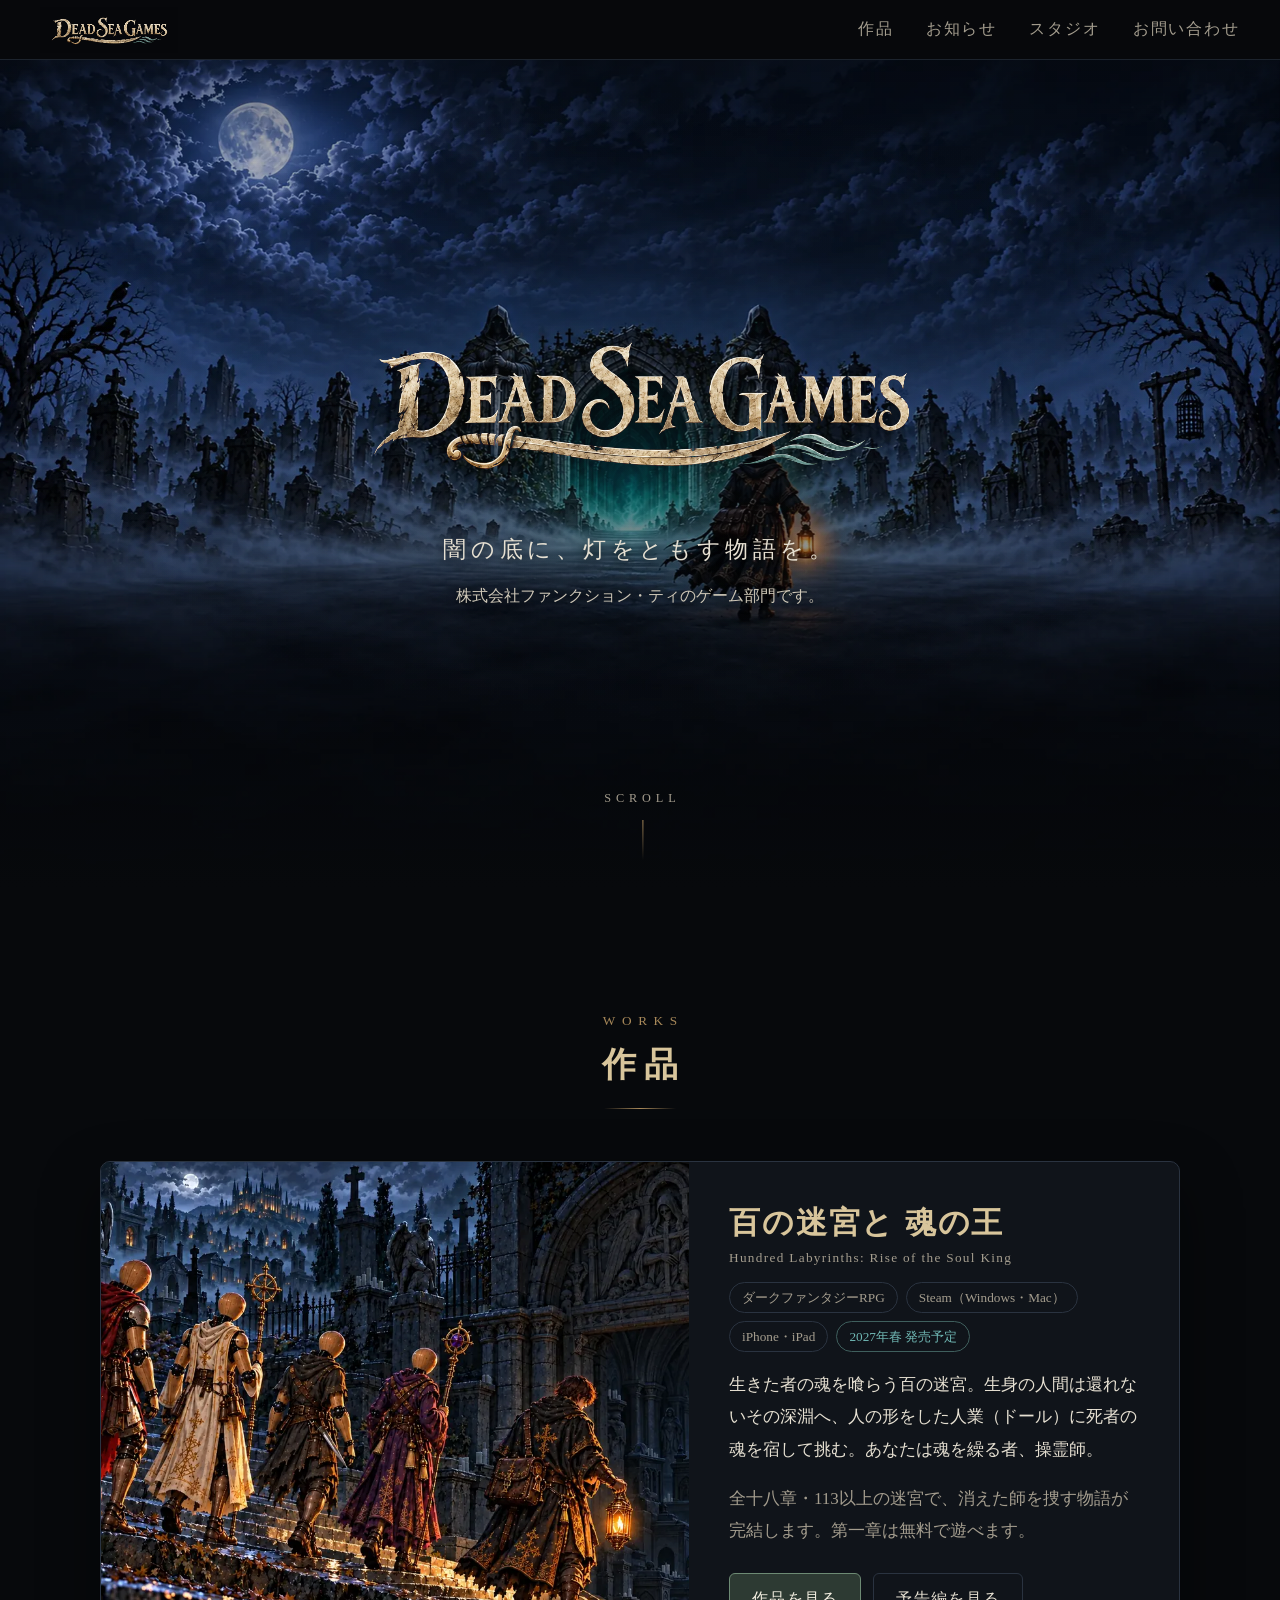
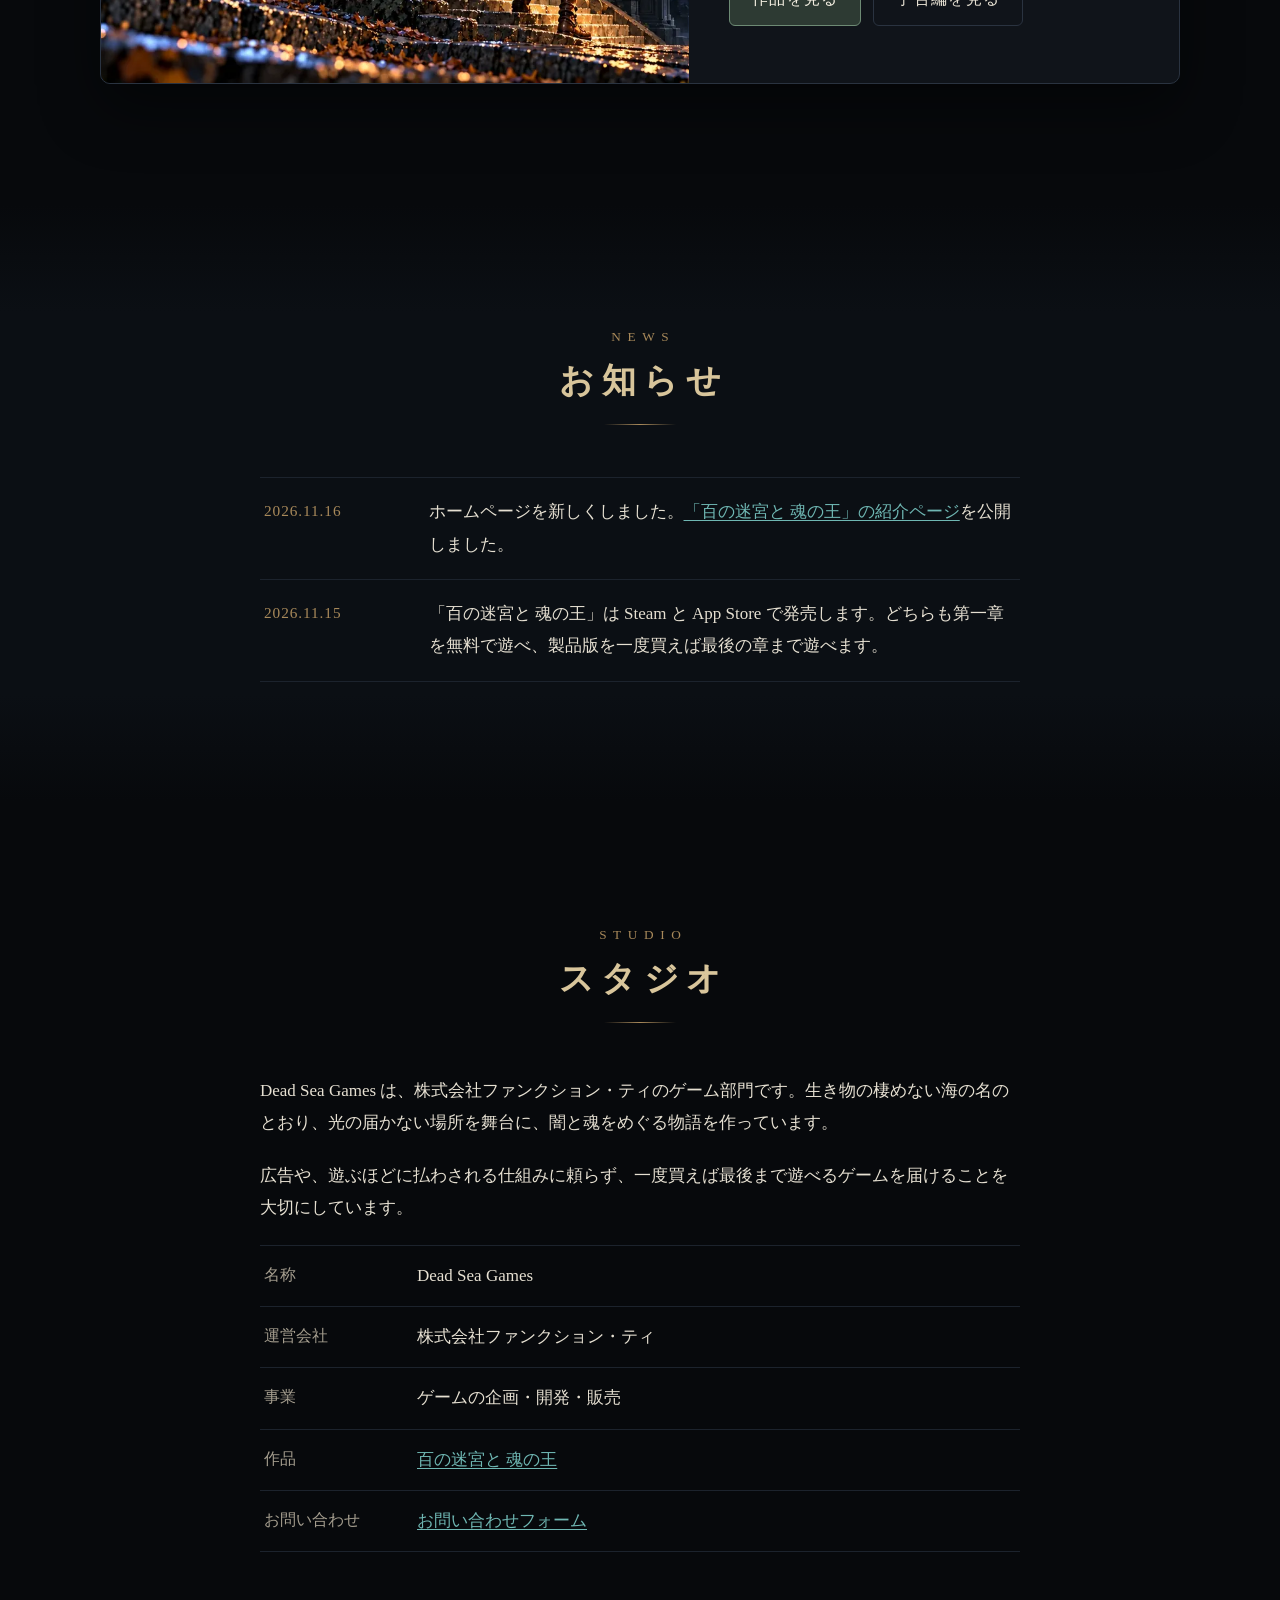
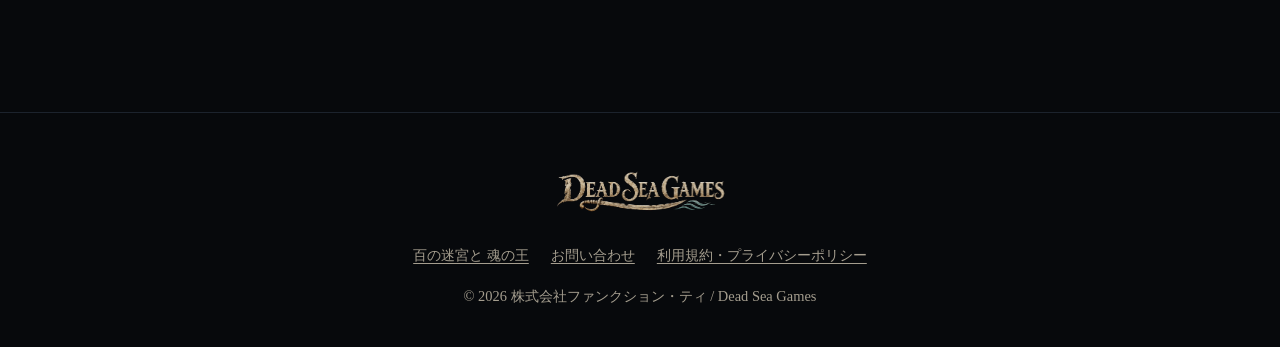
==== commit 7beb02cf: "トップページ: 人業の説明から「人形」を外す Co-Authored-By: Claude Opus 5.5 <noreply@anthropic.com> Claude-Session: https" ====
--- a/index.html
+++ b/index.html
@@ -65,7 +65,7 @@
             <li>iPhone・iPad</li>
             <li class="accent">2027年春 発売予定</li>
           </ul>
-          <p>生きた者の魂を喰らう百の迷宮。生身の人間は還れないその深淵へ、人の形をした人形「人業（ドール）」に死者の魂を宿して挑む。あなたは魂を繰る者、操霊師。</p>
+          <p>生きた者の魂を喰らう百の迷宮。生身の人間は還れないその深淵へ、人の形をした人業（ドール）に死者の魂を宿して挑む。あなたは魂を繰る者、操霊師。</p>
           <p class="muted">全十八章・113以上の迷宮で、消えた師を捜す物語が完結します。第一章は無料で遊べます。</p>
           <p class="actions">
             <a class="button primary" href="/soulking/">作品を見る</a>
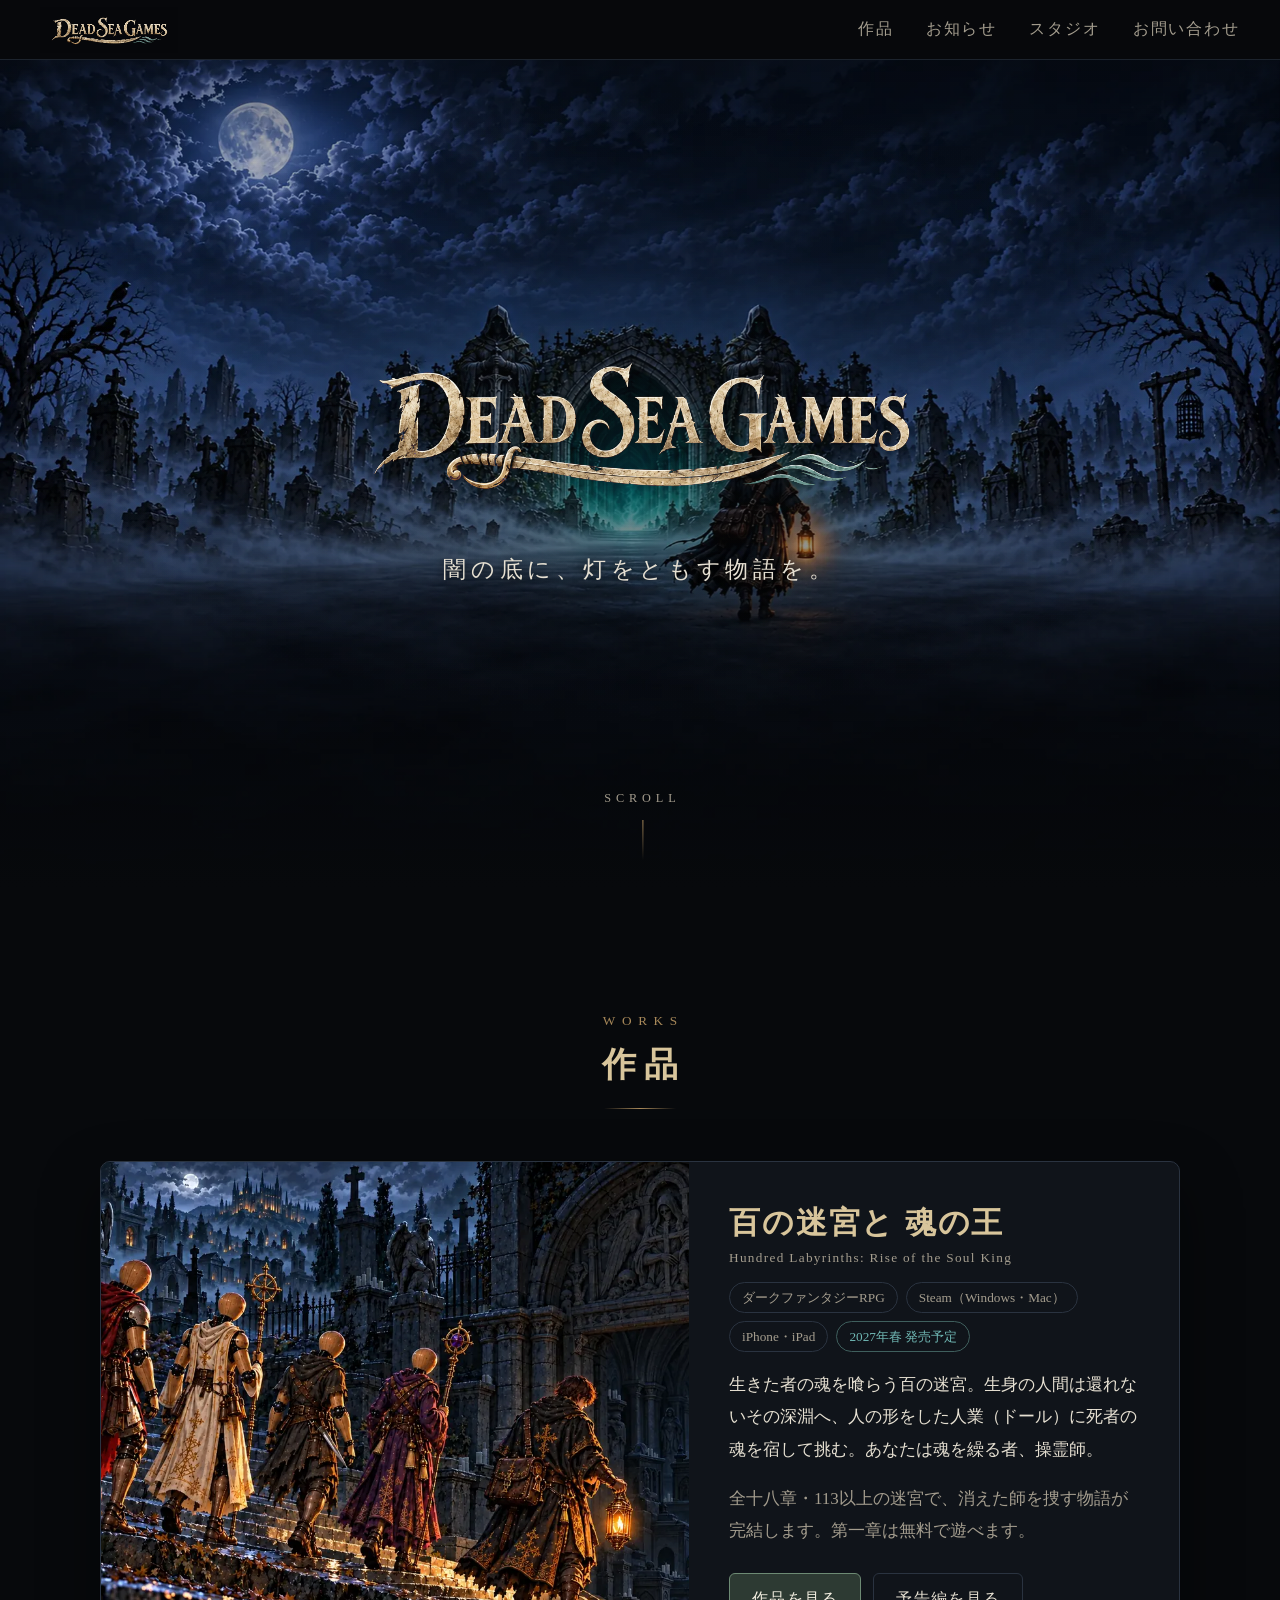
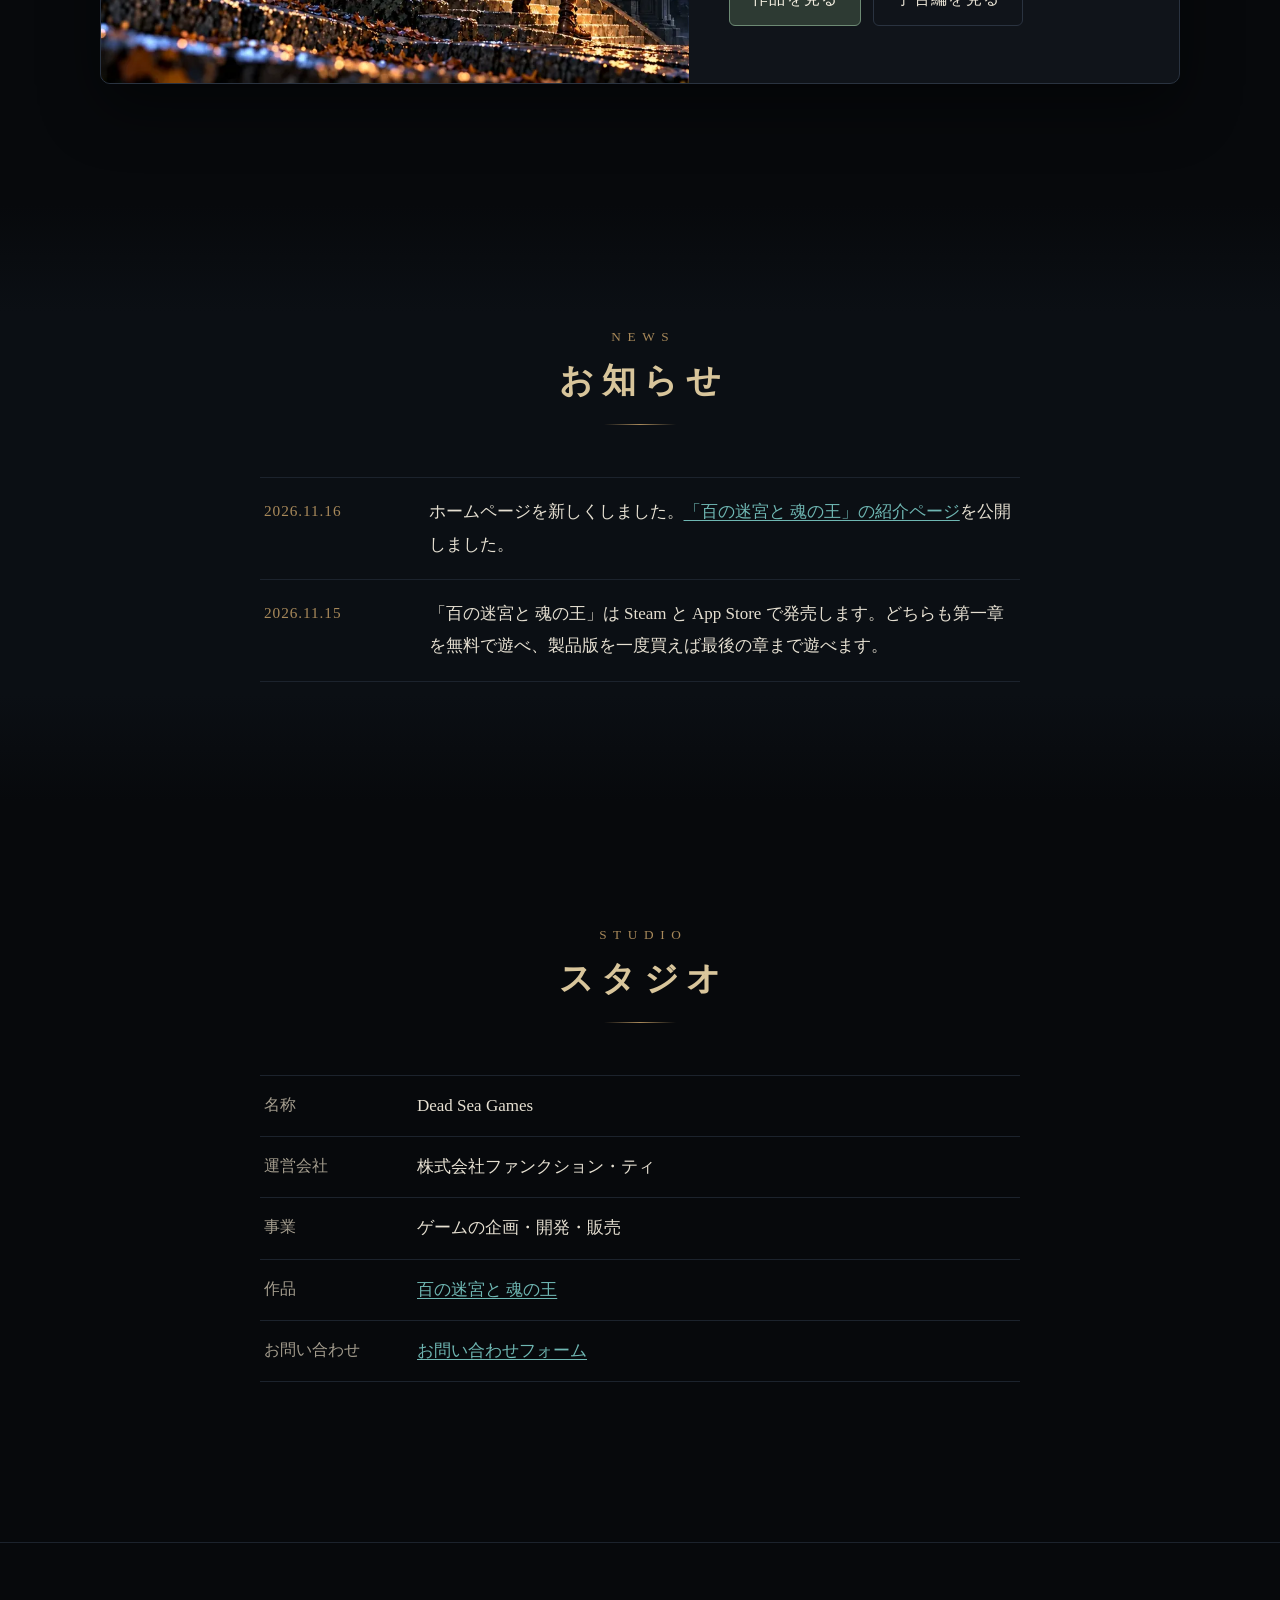
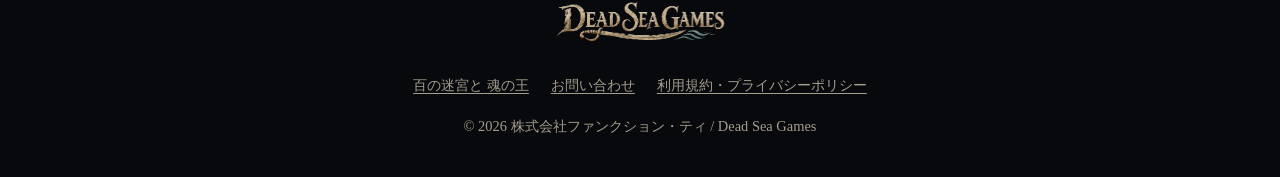
==== commit 094818b1: "トップから「ゲーム部門です」とスタジオの説明文を外す - トップ画面の小見出し「株式会社ファンクション・ティのゲーム部門です。」を削除 - スタジオ欄の説明文2段落を削除し、事実の表だけを残す - ペ" ====
--- a/index.html
+++ b/index.html
@@ -3,13 +3,13 @@
 <head>
 <meta charset="utf-8">
 <meta name="viewport" content="width=device-width, initial-scale=1">
-<title>Dead Sea Games — 株式会社ファンクション・ティ ゲーム部門</title>
-<meta name="description" content="Dead Sea Games は株式会社ファンクション・ティのゲーム部門です。ダークファンタジーRPG「百の迷宮と 魂の王」を制作しています。">
+<title>Dead Sea Games</title>
+<meta name="description" content="ダークファンタジーRPG「百の迷宮と 魂の王」を制作するゲームスタジオ、Dead Sea Games の公式サイトです。">
 <meta name="theme-color" content="#07090c">
 <meta property="og:type" content="website">
 <meta property="og:site_name" content="Dead Sea Games">
 <meta property="og:title" content="Dead Sea Games">
-<meta property="og:description" content="株式会社ファンクション・ティのゲーム部門。ダークファンタジーRPG「百の迷宮と 魂の王」を制作しています。">
+<meta property="og:description" content="ダークファンタジーRPG「百の迷宮と 魂の王」を制作するゲームスタジオ、Dead Sea Games の公式サイトです。">
 <meta property="og:url" content="https://deadsea-games.com/">
 <meta property="og:image" content="https://deadsea-games.com/assets/og.jpg">
 <meta name="twitter:card" content="summary_large_image">
@@ -44,7 +44,6 @@
   <div class="hero-inner">
     <h1 class="logo"><img src="/assets/dead-sea-games.webp" width="2172" height="724" alt="Dead Sea Games"></h1>
     <p class="tagline"><span class="nb">闇の底に、</span><span class="nb">灯をともす物語を。</span></p>
-    <p class="sub"><span class="nb">株式会社ファンクション・ティの</span><span class="nb">ゲーム部門です。</span></p>
   </div>
   <a class="scroll-cue" href="#works">SCROLL</a>
 </header>
@@ -89,10 +88,6 @@
   <section class="section" id="studio" aria-labelledby="studio-title">
     <div class="wrap narrow">
       <div class="heading reveal"><span class="en">Studio</span><h2 id="studio-title">スタジオ</h2></div>
-      <div class="prose reveal">
-        <p>Dead Sea Games は、株式会社ファンクション・ティのゲーム部門です。生き物の棲めない海の名のとおり、光の届かない場所を舞台に、闇と魂をめぐる物語を作っています。</p>
-        <p>広告や、遊ぶほどに払わされる仕組みに頼らず、一度買えば最後まで遊べるゲームを届けることを大切にしています。</p>
-      </div>
       <dl class="facts reveal">
         <dt>名称</dt><dd>Dead Sea Games</dd>
         <dt>運営会社</dt><dd>株式会社ファンクション・ティ</dd>
--- a/style.css
+++ b/style.css
@@ -53,7 +53,6 @@
 .heading .en { display: block; font-size: .78rem; letter-spacing: .5em; color: var(--gold-deep); text-transform: uppercase; margin-bottom: 6px; padding-left: .5em; }
 .heading h2, .heading h1 { margin: 0; font-size: clamp(1.45rem, 3.4vw, 2rem); font-weight: 600; letter-spacing: .22em; color: var(--gold); line-height: 1.5; padding-left: .22em; }
 .heading::after { content: ""; display: block; width: 72px; height: 1px; margin: 18px auto 0; background: linear-gradient(90deg, transparent, var(--gold-deep), transparent); }
-.prose p { margin: 0 0 1.2em; }
 .muted { color: var(--muted); }
 
 /* ---------- 一枚絵の扉 ---------- */
@@ -75,7 +74,6 @@
 .hero .logo { margin: 0 auto; width: min(640px, 86vw); }
 .hero .logo img { mix-blend-mode: lighten; filter: drop-shadow(0 4px 24px rgba(0, 0, 0, .6)); }
 .hero .tagline { margin: 18px 0 0; font-size: clamp(1.05rem, 2.6vw, 1.35rem); letter-spacing: .2em; color: var(--text); text-shadow: 0 2px 12px #000; }
-.hero .sub { margin: 10px auto 0; max-width: 32em; color: #cfc8b8; font-size: .95rem; text-shadow: 0 2px 10px #000; }
 .scroll-cue { position: absolute; left: 50%; bottom: 28px; transform: translateX(-50%); color: var(--muted); font-size: .72rem; letter-spacing: .4em; text-decoration: none; padding-left: .4em; }
 .scroll-cue::after { content: ""; display: block; width: 1px; height: 40px; margin: 10px auto 0; background: linear-gradient(var(--gold-deep), transparent); animation: drip 2.4s ease-in-out infinite; }
 @keyframes drip { 0% { transform: scaleY(0); transform-origin: top; } 50% { transform: scaleY(1); transform-origin: top; } 51% { transform-origin: bottom; } 100% { transform: scaleY(0); transform-origin: bottom; } }
